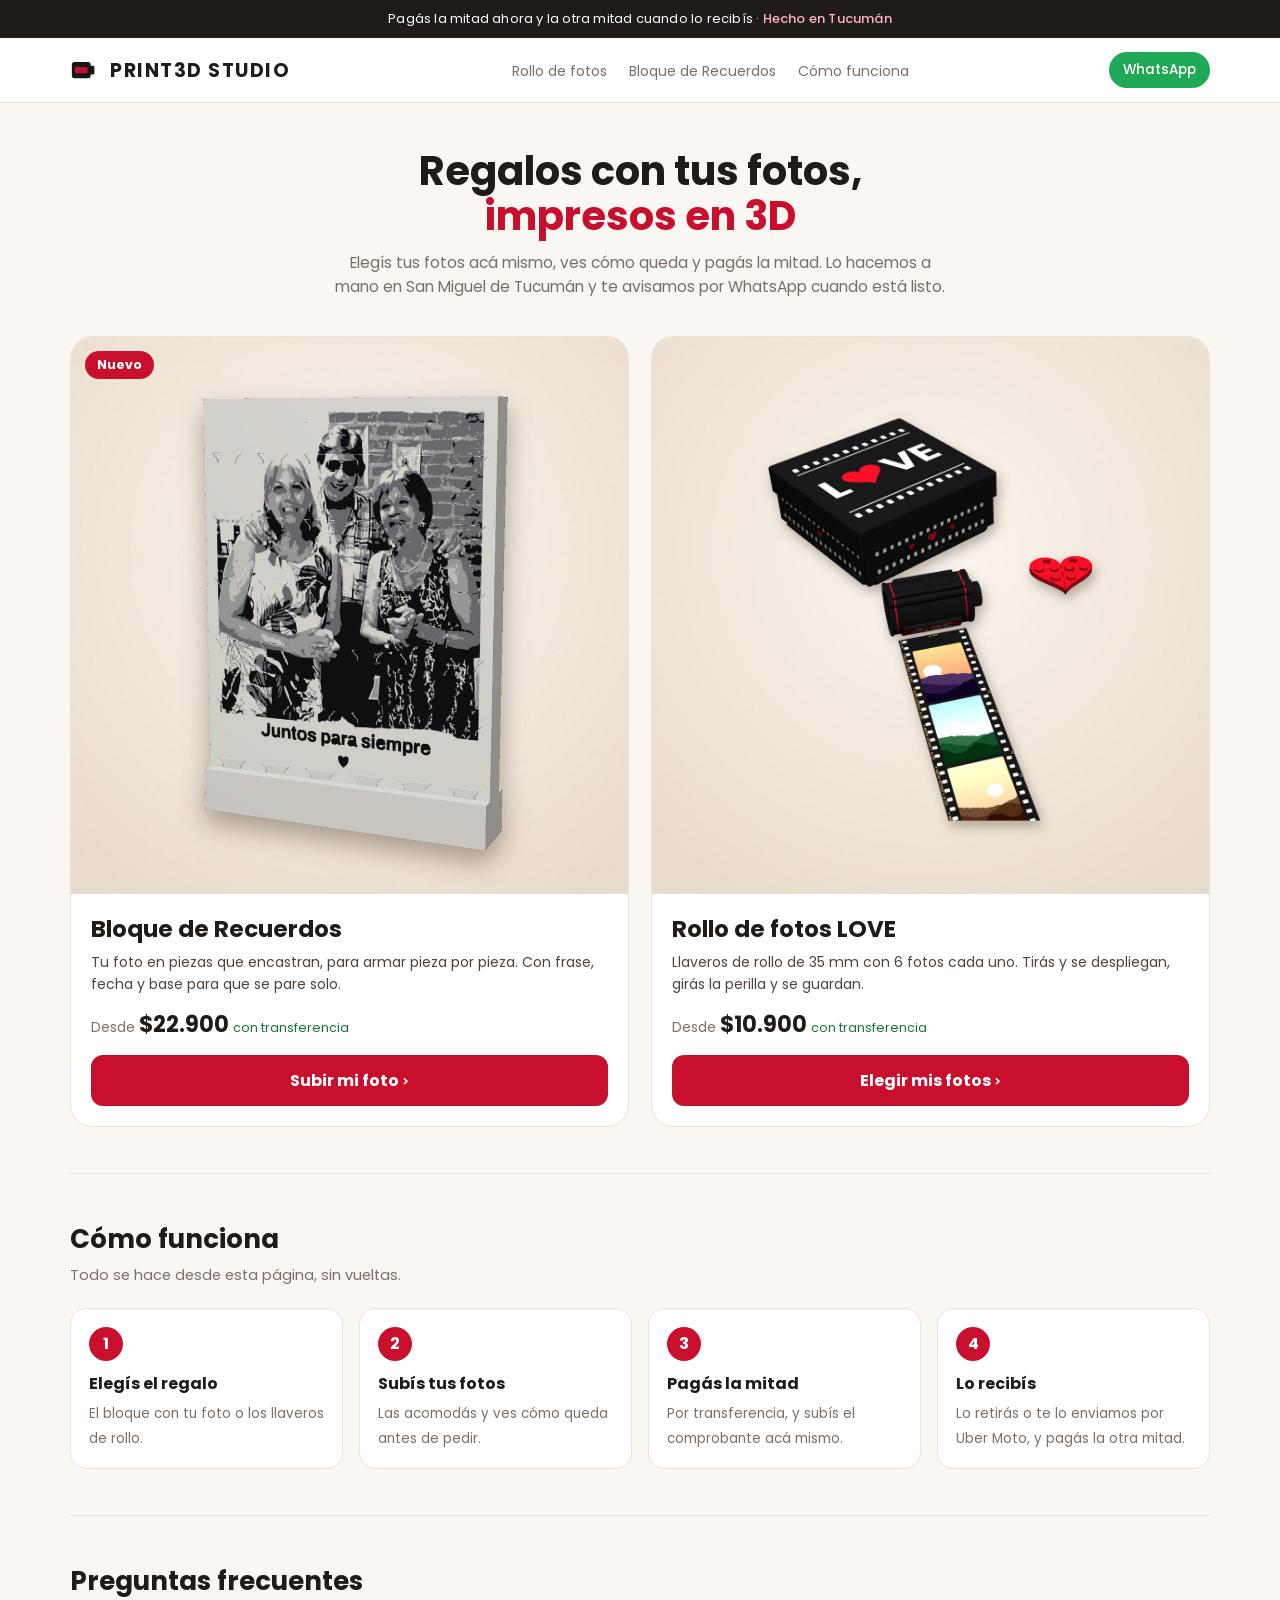
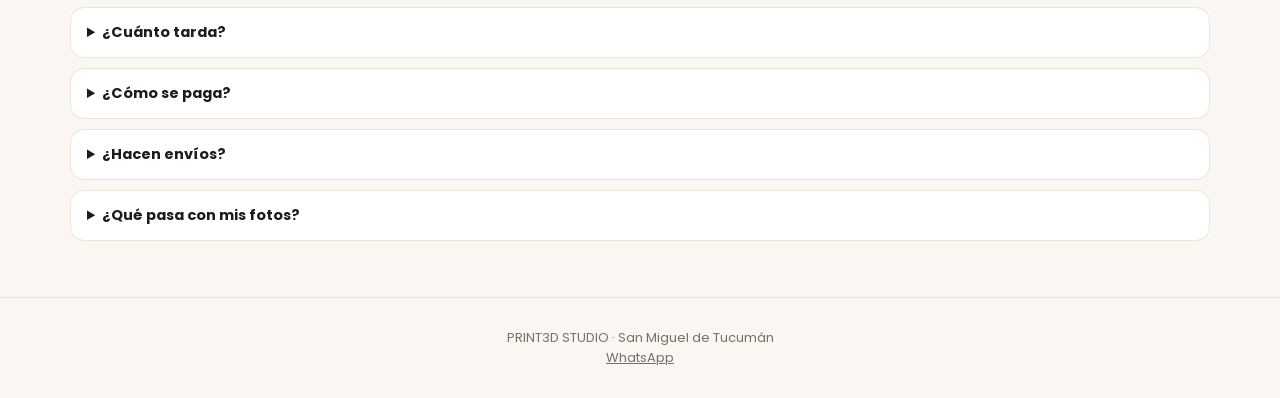
==== index.html @ 93b872d2 "Add files via upload" ====
<!doctype html>
<html lang="es">
<head>
<meta charset="utf-8">
<meta name="viewport" content="width=device-width, initial-scale=1">
<title>PRINT3D STUDIO · Regalos con tus fotos, impresos en 3D</title>
<meta name="description" content="Bloque de Recuerdos y Rollo de fotos LOVE: regalos personalizados con tus fotos, hechos en Tucumán. Pagás la mitad al pedir.">
<meta property="og:title" content="PRINT3D STUDIO · Regalos con tus fotos, impresos en 3D">
<meta property="og:description" content="Bloque de Recuerdos y Rollo de fotos LOVE: regalos personalizados con tus fotos, hechos en Tucumán. Pagás la mitad al pedir.">
<meta property="og:image" content="bloque-1.jpg">
<meta property="og:type" content="website">
<style>
@font-face{font-family:"Poppins";font-weight:700;src:url([data-uri]) format("woff")}
@font-face{font-family:"Poppins";font-weight:500;src:url([data-uri]) format("woff")}
@font-face{font-family:"Poppins";font-weight:400;src:url([data-uri]) format("woff")}
@font-face{font-family:"FilmMono";font-weight:700;src:url([data-uri]) format("woff")}
:root{--bg:#faf6f1;--card:#ffffff;--ink:#1f1b19;--muted:#7a6f66;--line:#ebe2d8;--red:#c8102e;--red-d:#9e0c24;--soft:#f3ebe2}
*{box-sizing:border-box}
html{scroll-behavior:smooth}
body{margin:0;background:var(--bg);color:var(--ink);font-family:"Poppins",system-ui,sans-serif;font-weight:400;-webkit-font-smoothing:antialiased}
a{color:inherit}
.announce{background:var(--ink);color:#fff;text-align:center;font-size:13px;padding:9px 12px;letter-spacing:.2px}
.announce b{color:#ffb3bf;font-weight:500}
header.top{background:#fff;border-bottom:1px solid var(--line);position:sticky;top:0;z-index:15}
header.top .in{max-width:1180px;margin:0 auto;display:flex;align-items:center;justify-content:space-between;padding:14px 20px;gap:16px}
.brand{font-weight:700;font-size:19px;letter-spacing:1.5px;text-decoration:none;display:flex;align-items:center;gap:10px}
.brand svg{width:30px;height:30px}
nav a{font-size:14px;text-decoration:none;margin-left:22px;color:var(--muted)}
nav a:hover{color:var(--ink)}
.wa{display:inline-flex;align-items:center;gap:8px;background:#1fa855;color:#fff;text-decoration:none;font-size:13.5px;font-weight:500;padding:8px 14px;border-radius:30px}
@media(max-width:760px){nav{display:none}}
.wrap{max-width:1180px;margin:0 auto;padding:0 20px}
.crumbs{font-size:12.5px;color:var(--muted);padding:18px 0 6px}
/* producto */
.product{display:grid;grid-template-columns:1.1fr 1fr;gap:40px;padding:10px 0 40px;align-items:start}
@media(max-width:900px){.product{grid-template-columns:1fr;gap:22px}}
.gallery .main{background:var(--soft);border-radius:18px;overflow:hidden;aspect-ratio:1/1;display:flex;align-items:center;justify-content:center}
.gallery .main img{width:100%;height:100%;object-fit:contain}
.thumbs{display:grid;grid-template-columns:repeat(6,1fr);gap:8px;margin-top:10px}
.thumbs img{width:100%;aspect-ratio:1/1;object-fit:cover;border-radius:10px;cursor:pointer;border:2px solid transparent;background:var(--soft)}
.thumbs img.on{border-color:var(--ink)}
.info h1{font-size:32px;line-height:1.15;margin:4px 0 10px;font-weight:700}
.stars{color:var(--muted);font-size:13px;margin-bottom:14px}
.price{display:flex;align-items:baseline;gap:12px;flex-wrap:wrap}
.price .big{font-size:30px;font-weight:700}
.price .old{color:var(--muted);text-decoration:line-through;font-size:16px}
.tbadge{display:inline-block;background:#e9f6ee;color:#13723a;border-radius:8px;padding:4px 10px;font-size:13px;font-weight:500;margin-top:8px}
.sena{background:#fff4f2;border:1px solid #f3cfc8;border-radius:14px;padding:12px 14px;margin:16px 0;font-size:14px;line-height:1.5}
.sena b{color:var(--red)}
.vlabel{font-size:13px;font-weight:500;margin:18px 0 8px}
.variants{display:flex;flex-direction:column;gap:8px}
.var{display:flex;justify-content:space-between;align-items:center;gap:12px;border:1.5px solid var(--line);border-radius:14px;padding:12px 14px;cursor:pointer;background:#fff;text-align:left;font:inherit;color:inherit}
.var.on{border-color:var(--ink);box-shadow:0 0 0 1px var(--ink)}
.var .n{font-weight:600;font-size:14.5px}
.var .d{font-size:12.5px;color:var(--muted);margin-top:2px;line-height:1.4}
.var .p{text-align:right;white-space:nowrap;font-weight:700;font-size:15px}
.var .p small{display:block;font-weight:400;color:#13723a;font-size:12px}
.cta{display:block;width:100%;text-align:center;background:var(--red);color:#fff;border:none;border-radius:14px;padding:16px;font:600 16px "Poppins",sans-serif;margin-top:18px;cursor:pointer;text-decoration:none}
.cta:hover{background:var(--red-d)}
.perks{display:grid;grid-template-columns:1fr 1fr;gap:10px;margin-top:16px}
.perk{display:flex;gap:10px;align-items:flex-start;font-size:13px;color:#4c433d;line-height:1.4}
.perk i{font-style:normal;width:30px;height:30px;border-radius:50%;background:var(--soft);display:flex;align-items:center;justify-content:center;flex:none;font-size:15px}
/* secciones */
section.block{padding:46px 0;border-top:1px solid var(--line);scroll-margin-top:84px}
.live{display:grid;grid-template-columns:minmax(260px,380px) 1fr;gap:34px;align-items:start}
@media(max-width:900px){.live{grid-template-columns:1fr}}
.live video{width:100%;border-radius:20px;display:block;background:#efe5d8;box-shadow:0 18px 40px -24px rgba(60,30,10,.5)}
.inc{list-style:none;margin:0 0 18px;padding:0}
.inc li{display:flex;gap:12px;align-items:flex-start;padding:10px 0;border-top:1px solid var(--line);font-size:15px}
.inc li:first-child{border-top:none}
.inc li i{flex:none;width:30px;height:30px;border-radius:50%;background:#fbe9ec;color:var(--red);display:flex;align-items:center;justify-content:center;font-style:normal;font-weight:700}
.meas{display:grid;grid-template-columns:1fr 1fr;gap:10px}
.meas div{background:#fff;border:1px solid var(--line);border-radius:14px;padding:12px 14px;font-size:13.5px;color:var(--muted)}
.meas b{display:block;color:var(--ink);font-size:16px}

section.block h2{font-size:26px;margin:0 0 6px}
section.block .lead{color:var(--muted);margin:0 0 22px;font-size:14.5px}
.steps4{display:grid;grid-template-columns:repeat(4,1fr);gap:16px}
@media(max-width:900px){.steps4{grid-template-columns:1fr 1fr}}
.s4{background:#fff;border:1px solid var(--line);border-radius:16px;padding:18px}
.s4 .num{width:34px;height:34px;border-radius:50%;background:var(--red);color:#fff;display:flex;align-items:center;justify-content:center;font-weight:700;margin-bottom:10px}
.s4 b{display:block;margin-bottom:4px}
.s4 span{font-size:13.5px;color:var(--muted);line-height:1.45}
/* personalizador */
.perso{display:grid;grid-template-columns:minmax(330px,480px) 1fr;gap:24px;align-items:start}
@media(max-width:900px){.perso{grid-template-columns:1fr}}
.card{background:#fff;border:1px solid var(--line);border-radius:16px;padding:16px 16px 14px;margin-bottom:14px}
.card h3{margin:0 0 4px;font-size:15.5px;display:flex;gap:10px;align-items:center}
.card h3 .n{width:24px;height:24px;border-radius:50%;background:var(--ink);color:#fff;font-size:12.5px;display:inline-flex;align-items:center;justify-content:center}
.card .sub{color:var(--muted);font-size:12.5px;margin:0 0 12px 34px;line-height:1.45}
.rollo{border:1.5px dashed var(--line);border-radius:12px;padding:10px 10px 8px;margin-bottom:10px;transition:border-color .15s,background .15s}
.rollo.over{border-color:var(--red);background:#fff4f2}
.rollo .top{display:flex;align-items:center;justify-content:space-between;margin-bottom:8px;gap:8px}
.rollo .top b{font-size:13.5px}
.rollo .top .cnt{font-size:12px;color:var(--muted)}
.slots{display:flex;gap:7px;flex-wrap:wrap}
.slot{width:52px;height:78px;border-radius:7px;background:#211d1b;position:relative;cursor:pointer;overflow:hidden;flex:none;outline:2px solid transparent;transition:outline-color .12s,transform .12s}
.slot:hover{outline-color:#e9b4a9;transform:translateY(-1px)}
.slot.over{outline-color:var(--red);outline-style:dashed}
.slot canvas{width:100%;height:100%;display:block}
.slot .num{position:absolute;left:4px;top:3px;font:700 10px "FilmMono",monospace;color:#f2a541;text-shadow:0 0 2px #000}
.slot.empty::after{content:"+";position:absolute;inset:0;display:flex;align-items:center;justify-content:center;color:#8d827a;font-size:22px}
.btns{display:flex;gap:8px;flex-wrap:wrap;margin-top:8px}
button,.btn{font:500 13px "Poppins",sans-serif;border-radius:10px;border:1px solid var(--line);background:#fff;color:var(--ink);padding:8px 13px;cursor:pointer}
button:hover,.btn:hover{border-color:#cdbfb1;background:#fffaf5}
button.small{padding:5px 10px;font-size:12px;border-radius:8px}
button.primary{background:var(--red);border-color:var(--red);color:#fff}
button.ghost{background:transparent}
label.row{display:flex;align-items:center;justify-content:space-between;gap:12px;font-size:13px;padding:8px 0;border-top:1px solid #f3ece4}
label.row:first-of-type{border-top:none}
label.row span.t{flex:1}
label.row small{display:block;color:var(--muted);font-size:11.5px;line-height:1.35}
input[type=text],input[type=tel],input[type=email],select,textarea{font:400 14px "Poppins",sans-serif;padding:10px 12px;border:1px solid var(--line);border-radius:10px;background:#fff;color:var(--ink);width:100%}
label.row input[type=text]{width:200px}
label.row select{width:auto}
input[type=checkbox],input[type=radio]{width:18px;height:18px;accent-color:var(--red);flex:none}
.swatches{display:flex;gap:6px}
.sw{width:26px;height:26px;border-radius:50%;border:2px solid #fff;box-shadow:0 0 0 1px var(--line);cursor:pointer}
.sw.sel{box-shadow:0 0 0 2px var(--red)}
.warn{background:#fff3e6;border:1px solid #f3d3ad;color:#7a4a12;border-radius:10px;padding:8px 11px;font-size:12.5px;margin-top:10px;display:none}
.previewWrap{position:sticky;top:80px}
.preview{background:radial-gradient(circle at 50% 20%,#fffdf8 0,#efe5d8 75%);border-radius:18px;border:1px solid var(--line);padding:10px;display:flex;justify-content:center;min-height:420px}
.preview canvas{display:block;max-width:100%;height:auto;cursor:pointer}
.pnote{font-size:12px;color:var(--muted);margin:8px 4px 0}
/* pedido */
.order{display:grid;grid-template-columns:1fr 380px;gap:24px;align-items:start}
@media(max-width:900px){.order{grid-template-columns:1fr}}
.field{margin-bottom:12px}
.field label{display:block;font-size:13px;font-weight:500;margin-bottom:5px}
.field small{color:var(--muted);font-size:12px}
.two{display:grid;grid-template-columns:1fr 1fr;gap:12px}
@media(max-width:600px){.two{grid-template-columns:1fr}}
.pay{display:flex;flex-direction:column;gap:8px;margin:6px 0 12px}
.payopt{display:flex;gap:10px;align-items:flex-start;border:1.5px solid var(--line);border-radius:12px;padding:11px 12px;cursor:pointer;background:#fff}
.payopt.on{border-color:var(--ink)}
.payopt b{display:block;font-size:14px}
.payopt span{font-size:12.5px;color:var(--muted)}
.box{background:#fff;border:1px solid var(--line);border-radius:16px;padding:18px;position:sticky;top:80px}
.sumrow{display:flex;justify-content:space-between;font-size:14px;padding:6px 0}
.sumrow.big{font-size:18px;font-weight:700;border-top:1px solid var(--line);margin-top:6px;padding-top:12px}
.sumrow.hl{color:var(--red);font-weight:700}
.alias{background:var(--soft);border-radius:12px;padding:12px 14px;font-size:14px;margin:10px 0;line-height:1.6}
.alias code{font:600 15px "Poppins",sans-serif;background:#fff;border-radius:8px;padding:2px 8px}
.mpbtn{display:block;text-align:center;background:#009ee3;color:#fff;border-radius:12px;padding:12px;font-weight:600;text-decoration:none;margin:10px 0}
.ok{display:none;background:#eef8f1;border:1px solid #bfe3cb;border-radius:16px;padding:22px;text-align:center}
.ok h3{margin:0 0 6px;font-size:22px}
.err{display:none;background:#fff1f0;border:1px solid #f1c3bd;color:#7c1d14;border-radius:12px;padding:12px 14px;font-size:13.5px;margin-top:12px;line-height:1.5}
.small{font-size:12.5px;color:var(--muted);line-height:1.5}
details{background:#fff;border:1px solid var(--line);border-radius:14px;padding:14px 16px;margin-bottom:10px}
summary{cursor:pointer;font-weight:600;font-size:14.5px}
details p{margin:10px 0 0;color:#4c433d;font-size:14px;line-height:1.55}
footer{border-top:1px solid var(--line);padding:30px 20px;text-align:center;color:var(--muted);font-size:13px}
.modal{position:fixed;inset:0;background:rgba(30,20,15,.55);display:none;align-items:center;justify-content:center;z-index:40;padding:14px}
.modal.on{display:flex}
.modal .mbox{background:#fff;border-radius:18px;padding:18px;max-width:640px;width:100%;display:grid;grid-template-columns:auto 1fr;gap:18px;align-items:start}
@media(max-width:620px){.modal .mbox{grid-template-columns:1fr}}
.modal h3{margin:0 0 6px;font-size:15px}
.edcanvas{border-radius:10px;background:#161616;touch-action:none;cursor:grab;display:block}
.kv{display:flex;flex-direction:column;gap:10px;font-size:13px}
.kv .r{display:flex;align-items:center;gap:10px;justify-content:space-between}
.note{font-size:12px;color:var(--muted);line-height:1.5}
.toast{position:fixed;left:50%;bottom:22px;transform:translateX(-50%);background:var(--ink);color:#fff;padding:10px 16px;border-radius:12px;font-size:13px;opacity:0;transition:opacity .25s;pointer-events:none;z-index:50}
.toast.on{opacity:1}
.hidden{display:none}
.spin{display:inline-block;width:16px;height:16px;border:2px solid rgba(255,255,255,.5);border-top-color:#fff;border-radius:50%;animation:sp 1s linear infinite;vertical-align:-3px;margin-right:8px}
.upbtn{display:flex;align-items:center;gap:10px;border:1.5px dashed #d9cbbd;border-radius:12px;padding:12px 14px;cursor:pointer;background:#fff;font-weight:500}.upbtn:hover{border-color:#c8102e}.upbtn .upic{width:26px;height:26px;border-radius:50%;background:#c8102e;color:#fff;display:inline-flex;align-items:center;justify-content:center;font-weight:700;flex:none}.upbtn.done{border-style:solid;border-color:#2e9e5b;background:#f2fbf5}.upbtn.done .upic{background:#2e9e5b}
@keyframes sp{to{transform:rotate(360deg)}}

.crumbs a{text-decoration:none}
.thumbs.t5{grid-template-columns:repeat(5,1fr)}
.th{position:relative}.th span{position:absolute;left:5px;bottom:9px;background:#1f1b19;color:#fff;font-size:10px;padding:2px 6px;border-radius:6px;pointer-events:none}
.gallery .main{position:relative}
.realtag{position:absolute;left:14px;top:14px;background:#1f1b19;color:#fff;font-size:12.5px;font-weight:500;padding:5px 11px;border-radius:20px}
.sv{display:flex;align-items:center;gap:8px}.sv input[type=range]{width:150px;accent-color:var(--red)}.sv b{font-size:12px;min-width:46px;text-align:right;font-weight:500;color:var(--muted)}
#bpvWrap{position:relative;align-items:flex-start}
#bpv{touch-action:none;cursor:grab;display:block;max-width:100%}#bpv.g{cursor:grabbing}
.preview .empty{position:absolute;left:50%;top:44%;transform:translate(-50%,-50%);display:flex;flex-direction:column;align-items:center;gap:8px;background:rgba(255,255,255,.94);border:1.5px dashed #d9cbbd;border-radius:16px;padding:18px 24px;font:500 14px "Poppins",sans-serif;cursor:pointer;color:var(--ink)}
.preview .empty b{width:42px;height:42px;border-radius:50%;background:var(--red);color:#fff;display:flex;align-items:center;justify-content:center;font-size:26px;font-weight:600}
.preview.over{outline:2px dashed var(--red);outline-offset:-6px}
.xsell .xcard{display:flex;gap:18px;align-items:center;background:#fff;border:1px solid var(--line);border-radius:18px;padding:14px;text-decoration:none;max-width:720px}
.xcard img{width:150px;height:150px;object-fit:cover;border-radius:12px;background:var(--soft);flex:none}
.xcard small{display:block;color:var(--muted);font-size:12px}.xcard b{display:block;font-size:19px;margin:2px 0 4px}.xcard span{display:block;font-size:13.5px;color:#4c433d;line-height:1.45}.xcard em{display:inline-block;margin-top:8px;font-style:normal;color:var(--red);font-weight:600;font-size:14px}
@media(max-width:600px){.xcard img{width:96px;height:96px}}
.hero{text-align:center;padding:46px 0 26px}
.hero h1{font-size:40px;line-height:1.12;margin:0 0 12px}.hero h1 span{color:var(--red)}
.hero p{max-width:620px;margin:0 auto;color:var(--muted);font-size:15.5px;line-height:1.6}
@media(max-width:600px){.hero h1{font-size:30px}}
.prods{display:grid;grid-template-columns:1fr 1fr;gap:22px;padding:10px 0 46px}
@media(max-width:800px){.prods{grid-template-columns:1fr}}
.pc{display:flex;flex-direction:column;background:#fff;border:1px solid var(--line);border-radius:22px;overflow:hidden;text-decoration:none;transition:transform .15s,box-shadow .15s}
.pc:hover{transform:translateY(-3px);box-shadow:0 18px 40px -26px rgba(60,30,10,.55)}
.pimg{position:relative;background:var(--soft);aspect-ratio:1/1}.pimg img{width:100%;height:100%;object-fit:cover;display:block}
.badge{position:absolute;left:14px;top:14px;background:var(--red);color:#fff;font-size:12.5px;font-weight:600;padding:5px 12px;border-radius:20px}
.pbody{padding:18px 20px 20px}.pbody h2{margin:0 0 6px;font-size:23px}.pbody p{margin:0 0 12px;color:#4c433d;font-size:14px;line-height:1.55}
.pp{font-size:14px;color:var(--muted)}.pp b{font-size:22px;color:var(--ink)}.pp small{font-size:12.5px;color:#13723a}
@media(max-width:900px){#foto .previewWrap{order:-1;position:static}}
.go{display:block;margin-top:14px;background:var(--red);color:#fff;text-align:center;border-radius:12px;padding:13px;font-weight:600}
</style>
</head>
<body>
<script src="config.js"></script>
<div class="announce">Pagás la mitad ahora y la otra mitad cuando lo recibís · <b>Hecho en Tucumán</b></div>
<header class="top"><div class="in">
  <a class="brand" href="index.html"><svg viewBox="0 0 48 48" aria-hidden="true"><rect x="3" y="11" width="30" height="26" rx="4" fill="#161616"/><rect x="31" y="17" width="8" height="14" rx="2" fill="#161616"/><rect x="8" y="19" width="20" height="10" rx="2" fill="#c8102e"/></svg><span id="storeName"></span></a>
  <nav><a href="rollo.html">Rollo de fotos</a><a href="bloque.html">Bloque de Recuerdos</a><a href="#como">Cómo funciona</a></nav>
  <a class="wa" id="waTop" href="#" target="_blank" rel="noopener">WhatsApp</a>
</div></header>

<div class="wrap">
<section class="hero">
  <h1>Regalos con tus fotos,<br><span>impresos en 3D</span></h1>
  <p>Elegís tus fotos acá mismo, ves cómo queda y pagás la mitad. Lo hacemos a mano en San Miguel de Tucumán y te avisamos por WhatsApp cuando está listo.</p>
</section>

<section class="prods">
  <a class="pc" href="bloque.html">
    <div class="pimg"><img src="bloque-1.jpg" alt="Bloque de Recuerdos"><span class="badge">Nuevo</span></div>
    <div class="pbody"><h2>Bloque de Recuerdos</h2><p>Tu foto en piezas que encastran, para armar pieza por pieza. Con frase, fecha y base para que se pare solo.</p>
      <div class="pp"><span>Desde</span> <b id="pBloque"></b> <small>con transferencia</small></div><span class="go">Subir mi foto ›</span></div>
  </a>
  <a class="pc" href="rollo.html">
    <div class="pimg"><img src="rollo-1.jpg" alt="Rollo de fotos LOVE"></div>
    <div class="pbody"><h2>Rollo de fotos LOVE</h2><p>Llaveros de rollo de 35 mm con 6 fotos cada uno. Tirás y se despliegan, girás la perilla y se guardan.</p>
      <div class="pp"><span>Desde</span> <b id="pRollo"></b> <small>con transferencia</small></div><span class="go">Elegir mis fotos ›</span></div>
  </a>
</section>

<section class="block" id="como">
  <h2>Cómo funciona</h2>
  <p class="lead">Todo se hace desde esta página, sin vueltas.</p>
  <div class="steps4">
    <div class="s4"><div class="num">1</div><b>Elegís el regalo</b><span>El bloque con tu foto o los llaveros de rollo.</span></div>
    <div class="s4"><div class="num">2</div><b>Subís tus fotos</b><span>Las acomodás y ves cómo queda antes de pedir.</span></div>
    <div class="s4"><div class="num">3</div><b>Pagás la mitad</b><span>Por transferencia, y subís el comprobante acá mismo.</span></div>
    <div class="s4"><div class="num">4</div><b>Lo recibís</b><span id="step4"></span></div>
  </div>
</section>

<section class="block" id="preguntas">
  <h2>Preguntas frecuentes</h2>
  <div id="faq"></div>
</section>
</div>
<footer><span id="footName"></span> · <span id="footCity"></span><br><span id="footLinks"></span></footer>
<script>
(function(){
  const T = window.TIENDA || {}, $ = id => document.getElementById(id);
  const money = n => "$" + Math.round(n).toLocaleString("es-AR");
  const esc = s => String(s).replace(/[&<>"]/g, c => ({"&": "&amp;", "<": "&lt;", ">": "&gt;", '"': "&quot;"}[c]));
  const wa = (T.whatsapp || "").replace(/\D/g, ""), wl = m => wa ? `https://wa.me/${wa}?text=${encodeURIComponent(m)}` : null;
  $("storeName").textContent = T.nombre || ""; $("footName").textContent = T.nombre || ""; $("footCity").textContent = T.ciudad || "";
  if (wl("Hola")) { $("waTop").href = wl("Hola, quería consultar por los regalos con fotos"); $("footLinks").innerHTML = `<a href="${wl("Hola, quería consultar por los regalos con fotos")}" target="_blank" rel="noopener">WhatsApp</a>`; } else $("waTop").style.display = "none";
  if (T.bloque) $("pBloque").textContent = money(T.bloque.transferencia);
  const ps = (T.productos || []).map(p => p.transferencia); if (ps.length) $("pRollo").textContent = money(Math.min(...ps));
  $("step4").textContent = "Lo retirás o te lo enviamos por Uber Moto, y pagás la otra mitad.";
  const FAQ = [
    ["¿Cuánto tarda?", `Está listo en ${T.demora || "pocos días"} desde que se acredita la seña. Te avisamos por WhatsApp.`],
    ["¿Cómo se paga?", "Pagás la mitad al hacer el pedido, por transferencia al alias que aparece en la página. La otra mitad, cuando lo recibís."],
    ["¿Hacen envíos?", (T.entregas || []).join(". ") + "."],
    ["¿Qué pasa con mis fotos?", "Se usan solo para hacer tu pedido. No se publican ni se comparten."],
  ];
  $("faq").innerHTML = FAQ.map(([q, a]) => `<details><summary>${esc(q)}</summary><p>${esc(a)}</p></details>`).join("");
})();
</script>

</body>
</html>
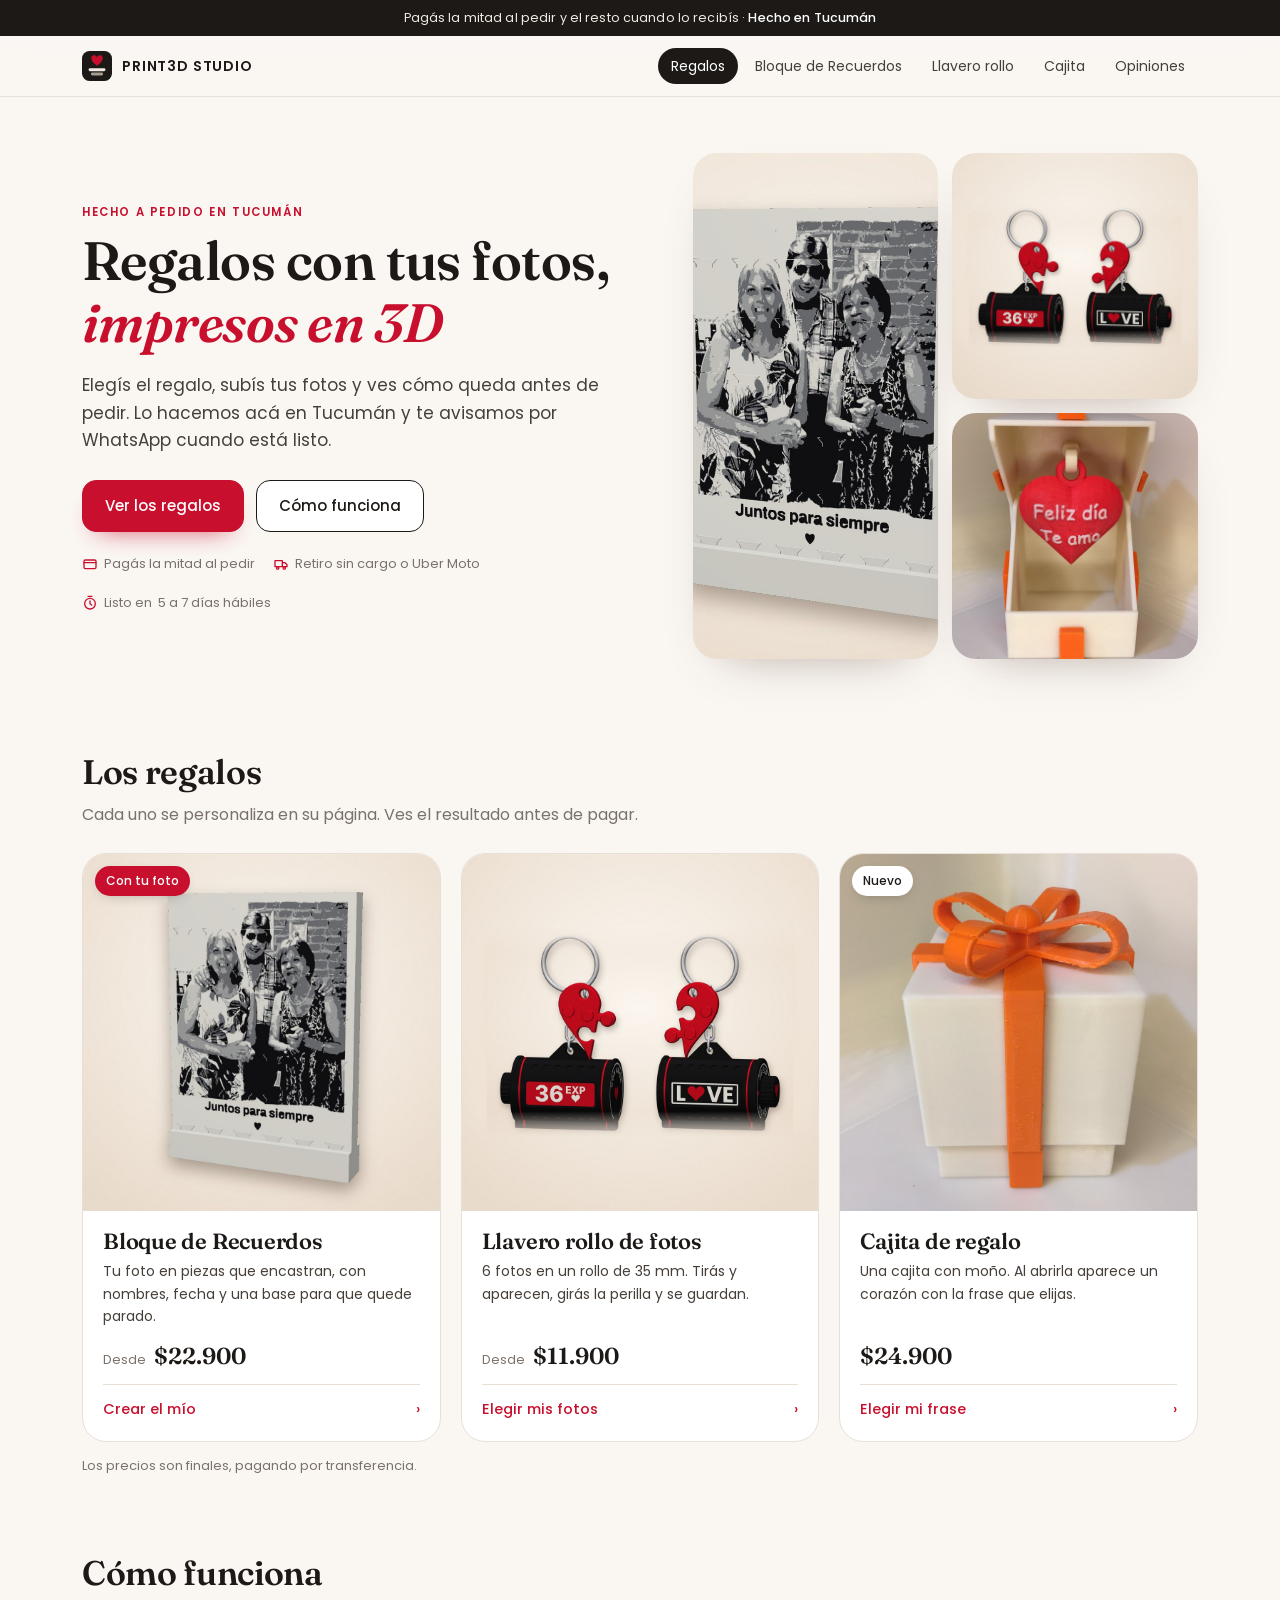
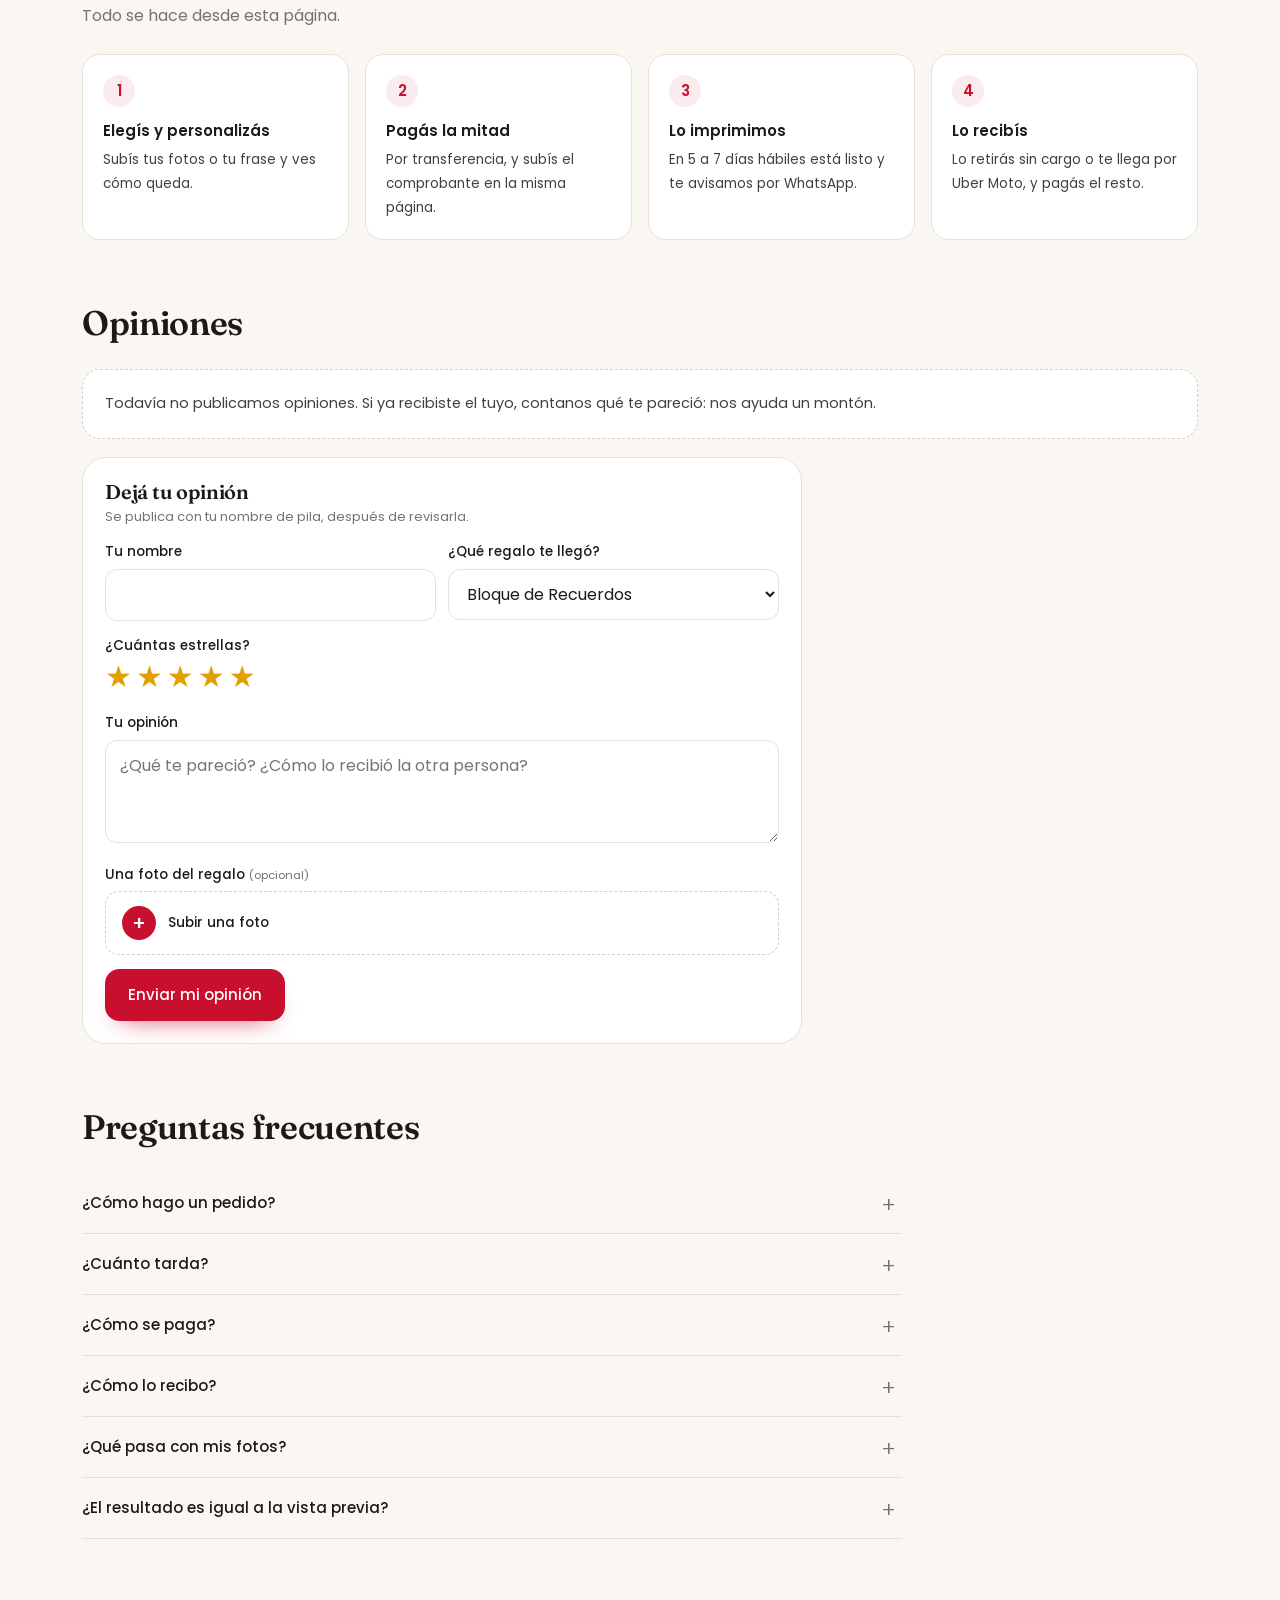
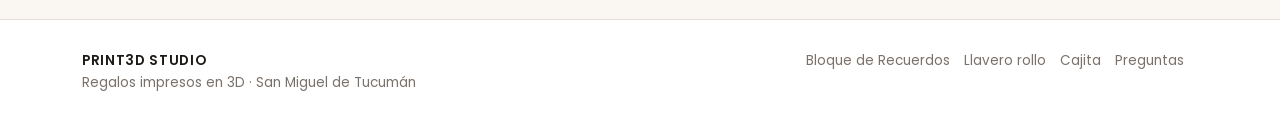
==== commit 269c3006: "Add files via upload" ====
--- a/index.html
+++ b/index.html
@@ -2,266 +2,114 @@
 <html lang="es">
 <head>
 <meta charset="utf-8">
-<meta name="viewport" content="width=device-width, initial-scale=1">
+<meta name="viewport" content="width=device-width, initial-scale=1, viewport-fit=cover">
 <title>PRINT3D STUDIO · Regalos con tus fotos, impresos en 3D</title>
-<meta name="description" content="Bloque de Recuerdos y Rollo de fotos LOVE: regalos personalizados con tus fotos, hechos en Tucumán. Pagás la mitad al pedir.">
+<meta name="description" content="Bloque de Recuerdos, llavero rollo de fotos y cajita de regalo. Los personalizás en la página, ves cómo quedan y pagás la mitad. Hechos en Tucumán.">
 <meta property="og:title" content="PRINT3D STUDIO · Regalos con tus fotos, impresos en 3D">
-<meta property="og:description" content="Bloque de Recuerdos y Rollo de fotos LOVE: regalos personalizados con tus fotos, hechos en Tucumán. Pagás la mitad al pedir.">
+<meta property="og:description" content="Bloque de Recuerdos, llavero rollo de fotos y cajita de regalo. Los personalizás en la página, ves cómo quedan y pagás la mitad. Hechos en Tucumán.">
 <meta property="og:image" content="bloque-1.jpg">
 <meta property="og:type" content="website">
-<style>
-@font-face{font-family:"Poppins";font-weight:700;src:url([data-uri]) format("woff")}
-@font-face{font-family:"Poppins";font-weight:500;src:url([data-uri]) format("woff")}
-@font-face{font-family:"Poppins";font-weight:400;src:url([data-uri]) format("woff")}
-@font-face{font-family:"FilmMono";font-weight:700;src:url([data-uri]) format("woff")}
-:root{--bg:#faf6f1;--card:#ffffff;--ink:#1f1b19;--muted:#7a6f66;--line:#ebe2d8;--red:#c8102e;--red-d:#9e0c24;--soft:#f3ebe2}
-*{box-sizing:border-box}
-html{scroll-behavior:smooth}
-body{margin:0;background:var(--bg);color:var(--ink);font-family:"Poppins",system-ui,sans-serif;font-weight:400;-webkit-font-smoothing:antialiased}
-a{color:inherit}
-.announce{background:var(--ink);color:#fff;text-align:center;font-size:13px;padding:9px 12px;letter-spacing:.2px}
-.announce b{color:#ffb3bf;font-weight:500}
-header.top{background:#fff;border-bottom:1px solid var(--line);position:sticky;top:0;z-index:15}
-header.top .in{max-width:1180px;margin:0 auto;display:flex;align-items:center;justify-content:space-between;padding:14px 20px;gap:16px}
-.brand{font-weight:700;font-size:19px;letter-spacing:1.5px;text-decoration:none;display:flex;align-items:center;gap:10px}
-.brand svg{width:30px;height:30px}
-nav a{font-size:14px;text-decoration:none;margin-left:22px;color:var(--muted)}
-nav a:hover{color:var(--ink)}
-.wa{display:inline-flex;align-items:center;gap:8px;background:#1fa855;color:#fff;text-decoration:none;font-size:13.5px;font-weight:500;padding:8px 14px;border-radius:30px}
-@media(max-width:760px){nav{display:none}}
-.wrap{max-width:1180px;margin:0 auto;padding:0 20px}
-.crumbs{font-size:12.5px;color:var(--muted);padding:18px 0 6px}
-/* producto */
-.product{display:grid;grid-template-columns:1.1fr 1fr;gap:40px;padding:10px 0 40px;align-items:start}
-@media(max-width:900px){.product{grid-template-columns:1fr;gap:22px}}
-.gallery .main{background:var(--soft);border-radius:18px;overflow:hidden;aspect-ratio:1/1;display:flex;align-items:center;justify-content:center}
-.gallery .main img{width:100%;height:100%;object-fit:contain}
-.thumbs{display:grid;grid-template-columns:repeat(6,1fr);gap:8px;margin-top:10px}
-.thumbs img{width:100%;aspect-ratio:1/1;object-fit:cover;border-radius:10px;cursor:pointer;border:2px solid transparent;background:var(--soft)}
-.thumbs img.on{border-color:var(--ink)}
-.info h1{font-size:32px;line-height:1.15;margin:4px 0 10px;font-weight:700}
-.stars{color:var(--muted);font-size:13px;margin-bottom:14px}
-.price{display:flex;align-items:baseline;gap:12px;flex-wrap:wrap}
-.price .big{font-size:30px;font-weight:700}
-.price .old{color:var(--muted);text-decoration:line-through;font-size:16px}
-.tbadge{display:inline-block;background:#e9f6ee;color:#13723a;border-radius:8px;padding:4px 10px;font-size:13px;font-weight:500;margin-top:8px}
-.sena{background:#fff4f2;border:1px solid #f3cfc8;border-radius:14px;padding:12px 14px;margin:16px 0;font-size:14px;line-height:1.5}
-.sena b{color:var(--red)}
-.vlabel{font-size:13px;font-weight:500;margin:18px 0 8px}
-.variants{display:flex;flex-direction:column;gap:8px}
-.var{display:flex;justify-content:space-between;align-items:center;gap:12px;border:1.5px solid var(--line);border-radius:14px;padding:12px 14px;cursor:pointer;background:#fff;text-align:left;font:inherit;color:inherit}
-.var.on{border-color:var(--ink);box-shadow:0 0 0 1px var(--ink)}
-.var .n{font-weight:600;font-size:14.5px}
-.var .d{font-size:12.5px;color:var(--muted);margin-top:2px;line-height:1.4}
-.var .p{text-align:right;white-space:nowrap;font-weight:700;font-size:15px}
-.var .p small{display:block;font-weight:400;color:#13723a;font-size:12px}
-.cta{display:block;width:100%;text-align:center;background:var(--red);color:#fff;border:none;border-radius:14px;padding:16px;font:600 16px "Poppins",sans-serif;margin-top:18px;cursor:pointer;text-decoration:none}
-.cta:hover{background:var(--red-d)}
-.perks{display:grid;grid-template-columns:1fr 1fr;gap:10px;margin-top:16px}
-.perk{display:flex;gap:10px;align-items:flex-start;font-size:13px;color:#4c433d;line-height:1.4}
-.perk i{font-style:normal;width:30px;height:30px;border-radius:50%;background:var(--soft);display:flex;align-items:center;justify-content:center;flex:none;font-size:15px}
-/* secciones */
-section.block{padding:46px 0;border-top:1px solid var(--line);scroll-margin-top:84px}
-.live{display:grid;grid-template-columns:minmax(260px,380px) 1fr;gap:34px;align-items:start}
-@media(max-width:900px){.live{grid-template-columns:1fr}}
-.live video{width:100%;border-radius:20px;display:block;background:#efe5d8;box-shadow:0 18px 40px -24px rgba(60,30,10,.5)}
-.inc{list-style:none;margin:0 0 18px;padding:0}
-.inc li{display:flex;gap:12px;align-items:flex-start;padding:10px 0;border-top:1px solid var(--line);font-size:15px}
-.inc li:first-child{border-top:none}
-.inc li i{flex:none;width:30px;height:30px;border-radius:50%;background:#fbe9ec;color:var(--red);display:flex;align-items:center;justify-content:center;font-style:normal;font-weight:700}
-.meas{display:grid;grid-template-columns:1fr 1fr;gap:10px}
-.meas div{background:#fff;border:1px solid var(--line);border-radius:14px;padding:12px 14px;font-size:13.5px;color:var(--muted)}
-.meas b{display:block;color:var(--ink);font-size:16px}
-
-section.block h2{font-size:26px;margin:0 0 6px}
-section.block .lead{color:var(--muted);margin:0 0 22px;font-size:14.5px}
-.steps4{display:grid;grid-template-columns:repeat(4,1fr);gap:16px}
-@media(max-width:900px){.steps4{grid-template-columns:1fr 1fr}}
-.s4{background:#fff;border:1px solid var(--line);border-radius:16px;padding:18px}
-.s4 .num{width:34px;height:34px;border-radius:50%;background:var(--red);color:#fff;display:flex;align-items:center;justify-content:center;font-weight:700;margin-bottom:10px}
-.s4 b{display:block;margin-bottom:4px}
-.s4 span{font-size:13.5px;color:var(--muted);line-height:1.45}
-/* personalizador */
-.perso{display:grid;grid-template-columns:minmax(330px,480px) 1fr;gap:24px;align-items:start}
-@media(max-width:900px){.perso{grid-template-columns:1fr}}
-.card{background:#fff;border:1px solid var(--line);border-radius:16px;padding:16px 16px 14px;margin-bottom:14px}
-.card h3{margin:0 0 4px;font-size:15.5px;display:flex;gap:10px;align-items:center}
-.card h3 .n{width:24px;height:24px;border-radius:50%;background:var(--ink);color:#fff;font-size:12.5px;display:inline-flex;align-items:center;justify-content:center}
-.card .sub{color:var(--muted);font-size:12.5px;margin:0 0 12px 34px;line-height:1.45}
-.rollo{border:1.5px dashed var(--line);border-radius:12px;padding:10px 10px 8px;margin-bottom:10px;transition:border-color .15s,background .15s}
-.rollo.over{border-color:var(--red);background:#fff4f2}
-.rollo .top{display:flex;align-items:center;justify-content:space-between;margin-bottom:8px;gap:8px}
-.rollo .top b{font-size:13.5px}
-.rollo .top .cnt{font-size:12px;color:var(--muted)}
-.slots{display:flex;gap:7px;flex-wrap:wrap}
-.slot{width:52px;height:78px;border-radius:7px;background:#211d1b;position:relative;cursor:pointer;overflow:hidden;flex:none;outline:2px solid transparent;transition:outline-color .12s,transform .12s}
-.slot:hover{outline-color:#e9b4a9;transform:translateY(-1px)}
-.slot.over{outline-color:var(--red);outline-style:dashed}
-.slot canvas{width:100%;height:100%;display:block}
-.slot .num{position:absolute;left:4px;top:3px;font:700 10px "FilmMono",monospace;color:#f2a541;text-shadow:0 0 2px #000}
-.slot.empty::after{content:"+";position:absolute;inset:0;display:flex;align-items:center;justify-content:center;color:#8d827a;font-size:22px}
-.btns{display:flex;gap:8px;flex-wrap:wrap;margin-top:8px}
-button,.btn{font:500 13px "Poppins",sans-serif;border-radius:10px;border:1px solid var(--line);background:#fff;color:var(--ink);padding:8px 13px;cursor:pointer}
-button:hover,.btn:hover{border-color:#cdbfb1;background:#fffaf5}
-button.small{padding:5px 10px;font-size:12px;border-radius:8px}
-button.primary{background:var(--red);border-color:var(--red);color:#fff}
-button.ghost{background:transparent}
-label.row{display:flex;align-items:center;justify-content:space-between;gap:12px;font-size:13px;padding:8px 0;border-top:1px solid #f3ece4}
-label.row:first-of-type{border-top:none}
-label.row span.t{flex:1}
-label.row small{display:block;color:var(--muted);font-size:11.5px;line-height:1.35}
-input[type=text],input[type=tel],input[type=email],select,textarea{font:400 14px "Poppins",sans-serif;padding:10px 12px;border:1px solid var(--line);border-radius:10px;background:#fff;color:var(--ink);width:100%}
-label.row input[type=text]{width:200px}
-label.row select{width:auto}
-input[type=checkbox],input[type=radio]{width:18px;height:18px;accent-color:var(--red);flex:none}
-.swatches{display:flex;gap:6px}
-.sw{width:26px;height:26px;border-radius:50%;border:2px solid #fff;box-shadow:0 0 0 1px var(--line);cursor:pointer}
-.sw.sel{box-shadow:0 0 0 2px var(--red)}
-.warn{background:#fff3e6;border:1px solid #f3d3ad;color:#7a4a12;border-radius:10px;padding:8px 11px;font-size:12.5px;margin-top:10px;display:none}
-.previewWrap{position:sticky;top:80px}
-.preview{background:radial-gradient(circle at 50% 20%,#fffdf8 0,#efe5d8 75%);border-radius:18px;border:1px solid var(--line);padding:10px;display:flex;justify-content:center;min-height:420px}
-.preview canvas{display:block;max-width:100%;height:auto;cursor:pointer}
-.pnote{font-size:12px;color:var(--muted);margin:8px 4px 0}
-/* pedido */
-.order{display:grid;grid-template-columns:1fr 380px;gap:24px;align-items:start}
-@media(max-width:900px){.order{grid-template-columns:1fr}}
-.field{margin-bottom:12px}
-.field label{display:block;font-size:13px;font-weight:500;margin-bottom:5px}
-.field small{color:var(--muted);font-size:12px}
-.two{display:grid;grid-template-columns:1fr 1fr;gap:12px}
-@media(max-width:600px){.two{grid-template-columns:1fr}}
-.pay{display:flex;flex-direction:column;gap:8px;margin:6px 0 12px}
-.payopt{display:flex;gap:10px;align-items:flex-start;border:1.5px solid var(--line);border-radius:12px;padding:11px 12px;cursor:pointer;background:#fff}
-.payopt.on{border-color:var(--ink)}
-.payopt b{display:block;font-size:14px}
-.payopt span{font-size:12.5px;color:var(--muted)}
-.box{background:#fff;border:1px solid var(--line);border-radius:16px;padding:18px;position:sticky;top:80px}
-.sumrow{display:flex;justify-content:space-between;font-size:14px;padding:6px 0}
-.sumrow.big{font-size:18px;font-weight:700;border-top:1px solid var(--line);margin-top:6px;padding-top:12px}
-.sumrow.hl{color:var(--red);font-weight:700}
-.alias{background:var(--soft);border-radius:12px;padding:12px 14px;font-size:14px;margin:10px 0;line-height:1.6}
-.alias code{font:600 15px "Poppins",sans-serif;background:#fff;border-radius:8px;padding:2px 8px}
-.mpbtn{display:block;text-align:center;background:#009ee3;color:#fff;border-radius:12px;padding:12px;font-weight:600;text-decoration:none;margin:10px 0}
-.ok{display:none;background:#eef8f1;border:1px solid #bfe3cb;border-radius:16px;padding:22px;text-align:center}
-.ok h3{margin:0 0 6px;font-size:22px}
-.err{display:none;background:#fff1f0;border:1px solid #f1c3bd;color:#7c1d14;border-radius:12px;padding:12px 14px;font-size:13.5px;margin-top:12px;line-height:1.5}
-.small{font-size:12.5px;color:var(--muted);line-height:1.5}
-details{background:#fff;border:1px solid var(--line);border-radius:14px;padding:14px 16px;margin-bottom:10px}
-summary{cursor:pointer;font-weight:600;font-size:14.5px}
-details p{margin:10px 0 0;color:#4c433d;font-size:14px;line-height:1.55}
-footer{border-top:1px solid var(--line);padding:30px 20px;text-align:center;color:var(--muted);font-size:13px}
-.modal{position:fixed;inset:0;background:rgba(30,20,15,.55);display:none;align-items:center;justify-content:center;z-index:40;padding:14px}
-.modal.on{display:flex}
-.modal .mbox{background:#fff;border-radius:18px;padding:18px;max-width:640px;width:100%;display:grid;grid-template-columns:auto 1fr;gap:18px;align-items:start}
-@media(max-width:620px){.modal .mbox{grid-template-columns:1fr}}
-.modal h3{margin:0 0 6px;font-size:15px}
-.edcanvas{border-radius:10px;background:#161616;touch-action:none;cursor:grab;display:block}
-.kv{display:flex;flex-direction:column;gap:10px;font-size:13px}
-.kv .r{display:flex;align-items:center;gap:10px;justify-content:space-between}
-.note{font-size:12px;color:var(--muted);line-height:1.5}
-.toast{position:fixed;left:50%;bottom:22px;transform:translateX(-50%);background:var(--ink);color:#fff;padding:10px 16px;border-radius:12px;font-size:13px;opacity:0;transition:opacity .25s;pointer-events:none;z-index:50}
-.toast.on{opacity:1}
-.hidden{display:none}
-.spin{display:inline-block;width:16px;height:16px;border:2px solid rgba(255,255,255,.5);border-top-color:#fff;border-radius:50%;animation:sp 1s linear infinite;vertical-align:-3px;margin-right:8px}
-.upbtn{display:flex;align-items:center;gap:10px;border:1.5px dashed #d9cbbd;border-radius:12px;padding:12px 14px;cursor:pointer;background:#fff;font-weight:500}.upbtn:hover{border-color:#c8102e}.upbtn .upic{width:26px;height:26px;border-radius:50%;background:#c8102e;color:#fff;display:inline-flex;align-items:center;justify-content:center;font-weight:700;flex:none}.upbtn.done{border-style:solid;border-color:#2e9e5b;background:#f2fbf5}.upbtn.done .upic{background:#2e9e5b}
-@keyframes sp{to{transform:rotate(360deg)}}
-
-.crumbs a{text-decoration:none}
-.thumbs.t5{grid-template-columns:repeat(5,1fr)}
-.th{position:relative}.th span{position:absolute;left:5px;bottom:9px;background:#1f1b19;color:#fff;font-size:10px;padding:2px 6px;border-radius:6px;pointer-events:none}
-.gallery .main{position:relative}
-.realtag{position:absolute;left:14px;top:14px;background:#1f1b19;color:#fff;font-size:12.5px;font-weight:500;padding:5px 11px;border-radius:20px}
-.sv{display:flex;align-items:center;gap:8px}.sv input[type=range]{width:150px;accent-color:var(--red)}.sv b{font-size:12px;min-width:46px;text-align:right;font-weight:500;color:var(--muted)}
-#bpvWrap{position:relative;align-items:flex-start}
-#bpv{touch-action:none;cursor:grab;display:block;max-width:100%}#bpv.g{cursor:grabbing}
-.preview .empty{position:absolute;left:50%;top:44%;transform:translate(-50%,-50%);display:flex;flex-direction:column;align-items:center;gap:8px;background:rgba(255,255,255,.94);border:1.5px dashed #d9cbbd;border-radius:16px;padding:18px 24px;font:500 14px "Poppins",sans-serif;cursor:pointer;color:var(--ink)}
-.preview .empty b{width:42px;height:42px;border-radius:50%;background:var(--red);color:#fff;display:flex;align-items:center;justify-content:center;font-size:26px;font-weight:600}
-.preview.over{outline:2px dashed var(--red);outline-offset:-6px}
-.xsell .xcard{display:flex;gap:18px;align-items:center;background:#fff;border:1px solid var(--line);border-radius:18px;padding:14px;text-decoration:none;max-width:720px}
-.xcard img{width:150px;height:150px;object-fit:cover;border-radius:12px;background:var(--soft);flex:none}
-.xcard small{display:block;color:var(--muted);font-size:12px}.xcard b{display:block;font-size:19px;margin:2px 0 4px}.xcard span{display:block;font-size:13.5px;color:#4c433d;line-height:1.45}.xcard em{display:inline-block;margin-top:8px;font-style:normal;color:var(--red);font-weight:600;font-size:14px}
-@media(max-width:600px){.xcard img{width:96px;height:96px}}
-.hero{text-align:center;padding:46px 0 26px}
-.hero h1{font-size:40px;line-height:1.12;margin:0 0 12px}.hero h1 span{color:var(--red)}
-.hero p{max-width:620px;margin:0 auto;color:var(--muted);font-size:15.5px;line-height:1.6}
-@media(max-width:600px){.hero h1{font-size:30px}}
-.prods{display:grid;grid-template-columns:1fr 1fr;gap:22px;padding:10px 0 46px}
-@media(max-width:800px){.prods{grid-template-columns:1fr}}
-.pc{display:flex;flex-direction:column;background:#fff;border:1px solid var(--line);border-radius:22px;overflow:hidden;text-decoration:none;transition:transform .15s,box-shadow .15s}
-.pc:hover{transform:translateY(-3px);box-shadow:0 18px 40px -26px rgba(60,30,10,.55)}
-.pimg{position:relative;background:var(--soft);aspect-ratio:1/1}.pimg img{width:100%;height:100%;object-fit:cover;display:block}
-.badge{position:absolute;left:14px;top:14px;background:var(--red);color:#fff;font-size:12.5px;font-weight:600;padding:5px 12px;border-radius:20px}
-.pbody{padding:18px 20px 20px}.pbody h2{margin:0 0 6px;font-size:23px}.pbody p{margin:0 0 12px;color:#4c433d;font-size:14px;line-height:1.55}
-.pp{font-size:14px;color:var(--muted)}.pp b{font-size:22px;color:var(--ink)}.pp small{font-size:12.5px;color:#13723a}
-@media(max-width:900px){#foto .previewWrap{order:-1;position:static}}
-.go{display:block;margin-top:14px;background:var(--red);color:#fff;text-align:center;border-radius:12px;padding:13px;font-weight:600}
-</style>
+<meta name="theme-color" content="#faf7f3">
+<link rel="icon" href="data:image/svg+xml,<svg viewBox='0 0 32 32' xmlns='http://www.w3.org/2000/svg'><rect width='32' height='32' rx='8' fill='%231d1916'/><rect x='7' y='18.5' width='18' height='3' rx='1.5' fill='%23f3ece4'/><rect x='9.5' y='23' width='13' height='3' rx='1.5' fill='%23a89d92'/><path d='M16 15.6s-6-3.6-6-7.5a3.1 3.1 0 0 1 6-1.5a3.1 3.1 0 0 1 6 1.5c0 3.9-6 7.5-6 7.5z' fill='%23c8102e'/></svg>">
+<link rel="preconnect" href="https://fonts.googleapis.com"><link rel="preconnect" href="https://fonts.gstatic.com" crossorigin>
+<link rel="stylesheet" href="https://fonts.googleapis.com/css2?family=Fraunces:ital,opsz,wght@0,9..144,500;0,9..144,600;1,9..144,500;1,9..144,600&family=Poppins:wght@400;500;600;700&display=swap">
+<link rel="stylesheet" href="estilo.css">
 </head>
 <body>
-<script src="config.js"></script>
-<div class="announce">Pagás la mitad ahora y la otra mitad cuando lo recibís · <b>Hecho en Tucumán</b></div>
+<div class="announce">Pagás la mitad al pedir y el resto cuando lo recibís · <b>Hecho en Tucumán</b></div>
 <header class="top"><div class="in">
-  <a class="brand" href="index.html"><svg viewBox="0 0 48 48" aria-hidden="true"><rect x="3" y="11" width="30" height="26" rx="4" fill="#161616"/><rect x="31" y="17" width="8" height="14" rx="2" fill="#161616"/><rect x="8" y="19" width="20" height="10" rx="2" fill="#c8102e"/></svg><span id="storeName"></span></a>
-  <nav><a href="rollo.html">Rollo de fotos</a><a href="bloque.html">Bloque de Recuerdos</a><a href="#como">Cómo funciona</a></nav>
-  <a class="wa" id="waTop" href="#" target="_blank" rel="noopener">WhatsApp</a>
+  <a class="brand" href="index.html"><svg viewBox="0 0 32 32" aria-hidden="true"><rect width="32" height="32" rx="8" fill="#1d1916"/><rect x="7" y="18.5" width="18" height="3" rx="1.5" fill="#f3ece4"/><rect x="9.5" y="23" width="13" height="3" rx="1.5" fill="#a89d92"/><path d="M16 15.6s-6-3.6-6-7.5a3.1 3.1 0 0 1 6-1.5a3.1 3.1 0 0 1 6 1.5c0 3.9-6 7.5-6 7.5z" fill="#c8102e"/></svg><span data-t="nombre">PRINT3D STUDIO</span></a>
+  <nav><a href="index.html#regalos" class="on">Regalos</a><a href="bloque.html">Bloque de Recuerdos</a><a href="rollo.html">Llavero rollo</a><a href="caja.html">Cajita</a><a href="index.html#opiniones">Opiniones</a></nav>
 </div></header>
-
-<div class="wrap">
+<main class="wrap">
 <section class="hero">
-  <h1>Regalos con tus fotos,<br><span>impresos en 3D</span></h1>
-  <p>Elegís tus fotos acá mismo, ves cómo queda y pagás la mitad. Lo hacemos a mano en San Miguel de Tucumán y te avisamos por WhatsApp cuando está listo.</p>
+  <div>
+    <span class="eyebrow">Hecho a pedido en Tucumán</span>
+    <h1>Regalos con tus fotos, <em>impresos en 3D</em></h1>
+    <p>Elegís el regalo, subís tus fotos y ves cómo queda antes de pedir. Lo hacemos acá en Tucumán y te avisamos por WhatsApp cuando está listo.</p>
+    <div class="ctas"><a class="btn primary" href="#regalos">Ver los regalos</a><a class="btn" href="#como">Cómo funciona</a></div>
+    <div class="trustrow">
+      <span><svg viewBox="0 0 24 24" fill="none" stroke="currentColor" stroke-width="2" stroke-linecap="round" stroke-linejoin="round"><rect x="3" y="6" width="18" height="13" rx="2"/><path d="M3 10h18"/></svg>Pagás la mitad al pedir</span>
+      <span><svg viewBox="0 0 24 24" fill="none" stroke="currentColor" stroke-width="2" stroke-linecap="round" stroke-linejoin="round"><path d="M3 7h11v9H3zM14 10h4l3 3v3h-7"/><circle cx="7" cy="18" r="1.8"/><circle cx="17" cy="18" r="1.8"/></svg>Retiro sin cargo o Uber Moto</span>
+      <span><svg viewBox="0 0 24 24" fill="none" stroke="currentColor" stroke-width="2" stroke-linecap="round"><circle cx="12" cy="13" r="8"/><path d="M12 9v4l2.5 2M9 2h6"/></svg>Listo en<span data-t="demora"></span></span>
+    </div>
+  </div>
+  <div class="pics">
+    <img src="bloque-1.jpg" alt="Bloque de Recuerdos">
+    <img src="rollo-1.jpg" alt="Llaveros rollo de fotos">
+    <img src="caja-2.jpg" alt="Cajita de regalo abierta">
+  </div>
 </section>
 
-<section class="prods">
-  <a class="pc" href="bloque.html">
-    <div class="pimg"><img src="bloque-1.jpg" alt="Bloque de Recuerdos"><span class="badge">Nuevo</span></div>
-    <div class="pbody"><h2>Bloque de Recuerdos</h2><p>Tu foto en piezas que encastran, para armar pieza por pieza. Con frase, fecha y base para que se pare solo.</p>
-      <div class="pp"><span>Desde</span> <b id="pBloque"></b> <small>con transferencia</small></div><span class="go">Subir mi foto ›</span></div>
-  </a>
-  <a class="pc" href="rollo.html">
-    <div class="pimg"><img src="rollo-1.jpg" alt="Rollo de fotos LOVE"></div>
-    <div class="pbody"><h2>Rollo de fotos LOVE</h2><p>Llaveros de rollo de 35 mm con 6 fotos cada uno. Tirás y se despliegan, girás la perilla y se guardan.</p>
-      <div class="pp"><span>Desde</span> <b id="pRollo"></b> <small>con transferencia</small></div><span class="go">Elegir mis fotos ›</span></div>
-  </a>
+<section class="block" id="regalos">
+  <header><h2>Los regalos</h2><p class="lead">Cada uno se personaliza en su página. Ves el resultado antes de pagar.</p></header>
+  <div class="prods">
+    <a class="pc" href="bloque.html">
+      <div class="pimg"><img src="bloque-1.jpg" alt="Bloque de Recuerdos" loading="lazy"><span class="tag red">Con tu foto</span></div>
+      <div class="pb"><h3>Bloque de Recuerdos</h3><p>Tu foto en piezas que encastran, con nombres, fecha y una base para que quede parado.</p>
+        <div class="pr"><span>Desde</span><b id="pBloque"></b></div><span class="go">Crear el mío <span>›</span></span></div>
+    </a>
+    <a class="pc" href="rollo.html">
+      <div class="pimg"><img src="rollo-1.jpg" alt="Llavero rollo de fotos" loading="lazy"></div>
+      <div class="pb"><h3>Llavero rollo de fotos</h3><p>6 fotos en un rollo de 35 mm. Tirás y aparecen, girás la perilla y se guardan.</p>
+        <div class="pr"><span>Desde</span><b id="pRollo"></b></div><span class="go">Elegir mis fotos <span>›</span></span></div>
+    </a>
+    <a class="pc" href="caja.html">
+      <div class="pimg"><img src="caja-1.jpg" alt="Cajita de regalo" loading="lazy"><span class="tag">Nuevo</span></div>
+      <div class="pb"><h3>Cajita de regalo</h3><p>Una cajita con moño. Al abrirla aparece un corazón con la frase que elijas.</p>
+        <div class="pr"><b id="pCaja"></b></div><span class="go">Elegir mi frase <span>›</span></span></div>
+    </a>
+  </div>
+  <p class="small" style="margin-top:14px">Los precios son finales, pagando por transferencia.</p>
 </section>
 
 <section class="block" id="como">
-  <h2>Cómo funciona</h2>
-  <p class="lead">Todo se hace desde esta página, sin vueltas.</p>
-  <div class="steps4">
-    <div class="s4"><div class="num">1</div><b>Elegís el regalo</b><span>El bloque con tu foto o los llaveros de rollo.</span></div>
-    <div class="s4"><div class="num">2</div><b>Subís tus fotos</b><span>Las acomodás y ves cómo queda antes de pedir.</span></div>
-    <div class="s4"><div class="num">3</div><b>Pagás la mitad</b><span>Por transferencia, y subís el comprobante acá mismo.</span></div>
-    <div class="s4"><div class="num">4</div><b>Lo recibís</b><span id="step4"></span></div>
+  <header><h2>Cómo funciona</h2><p class="lead">Todo se hace desde esta página.</p></header>
+  <div class="steps">
+    <div><b>Elegís y personalizás</b><span>Subís tus fotos o tu frase y ves cómo queda.</span></div>
+    <div><b>Pagás la mitad</b><span>Por transferencia, y subís el comprobante en la misma página.</span></div>
+    <div><b>Lo imprimimos</b><span>En <span data-t="demora"></span> está listo y te avisamos por WhatsApp.</span></div>
+    <div><b>Lo recibís</b><span>Lo retirás sin cargo o te llega por Uber Moto, y pagás el resto.</span></div>
   </div>
 </section>
 
+<section class="block" id="opiniones">
+  <header><h2>Opiniones</h2></header>
+  <div id="revList"></div>
+  <div id="revForm"></div>
+</section>
+
 <section class="block" id="preguntas">
-  <h2>Preguntas frecuentes</h2>
-  <div id="faq"></div>
+  <header><h2>Preguntas frecuentes</h2></header>
+  <div class="faq" id="faq"></div>
 </section>
-</div>
-<footer><span id="footName"></span> · <span id="footCity"></span><br><span id="footLinks"></span></footer>
+</main>
+
+<footer class="foot"><div class="in">
+  <div><b data-t="nombre">PRINT3D STUDIO</b><br>Regalos impresos en 3D · <span data-t="ciudad"></span></div>
+  <div><a href="bloque.html">Bloque de Recuerdos</a><a href="rollo.html">Llavero rollo</a><a href="caja.html">Cajita</a><a href="index.html#preguntas">Preguntas</a></div>
+</div></footer>
+<script src="config.js"></script>
+<script src="envio.js"></script>
+<script src="tienda.js"></script>
 <script>
-(function(){
-  const T = window.TIENDA || {}, $ = id => document.getElementById(id);
-  const money = n => "$" + Math.round(n).toLocaleString("es-AR");
-  const esc = s => String(s).replace(/[&<>"]/g, c => ({"&": "&amp;", "<": "&lt;", ">": "&gt;", '"': "&quot;"}[c]));
-  const wa = (T.whatsapp || "").replace(/\D/g, ""), wl = m => wa ? `https://wa.me/${wa}?text=${encodeURIComponent(m)}` : null;
-  $("storeName").textContent = T.nombre || ""; $("footName").textContent = T.nombre || ""; $("footCity").textContent = T.ciudad || "";
-  if (wl("Hola")) { $("waTop").href = wl("Hola, quería consultar por los regalos con fotos"); $("footLinks").innerHTML = `<a href="${wl("Hola, quería consultar por los regalos con fotos")}" target="_blank" rel="noopener">WhatsApp</a>`; } else $("waTop").style.display = "none";
-  if (T.bloque) $("pBloque").textContent = money(T.bloque.transferencia);
-  const ps = (T.productos || []).map(p => p.transferencia); if (ps.length) $("pRollo").textContent = money(Math.min(...ps));
-  $("step4").textContent = "Lo retirás o te lo enviamos por Uber Moto, y pagás la otra mitad.";
-  const FAQ = [
-    ["¿Cuánto tarda?", `Está listo en ${T.demora || "pocos días"} desde que se acredita la seña. Te avisamos por WhatsApp.`],
-    ["¿Cómo se paga?", "Pagás la mitad al hacer el pedido, por transferencia al alias que aparece en la página. La otra mitad, cuando lo recibís."],
-    ["¿Hacen envíos?", (T.entregas || []).join(". ") + "."],
+(function () {
+  const {T, $, money, esc} = window.Tienda;
+  const b = T.bloque || {}, r = (T.rollo || []).map(p => p.precio), c = T.caja || {};
+  if (b.precio) $("pBloque").textContent = money(b.precio);
+  if (r.length) $("pRollo").textContent = money(Math.min(...r));
+  if (c.precio) $("pCaja").textContent = money(c.precio);
+  Tienda.renderOpiniones($("revList"));
+  Tienda.formOpinion($("revForm"));
+  Tienda.faq($("faq"), [
+    ["¿Cómo hago un pedido?", "Entrás al regalo que te guste, lo personalizás en su página y ves cómo queda. Después completás tus datos, pagás la mitad por transferencia y subís el comprobante."],
+    ["¿Cuánto tarda?", `Está listo en ${esc(T.demora || "pocos días")} desde que se acredita la seña. Te avisamos por WhatsApp.`],
+    ["¿Cómo se paga?", "La mitad al hacer el pedido, por transferencia al alias que aparece en la página. La otra mitad, cuando lo recibís."],
+    ["¿Cómo lo recibo?", (T.entregas || []).map(esc).join(". ") + "."],
     ["¿Qué pasa con mis fotos?", "Se usan solo para hacer tu pedido. No se publican ni se comparten."],
-  ];
-  $("faq").innerHTML = FAQ.map(([q, a]) => `<details><summary>${esc(q)}</summary><p>${esc(a)}</p></details>`).join("");
+    ["¿El resultado es igual a la vista previa?", "Es muy parecido. Como es una impresión 3D, los tonos y los bordes pueden variar un poquito respecto de lo que ves en la pantalla."]
+  ]);
 })();
 </script>
-
 </body>
 </html>
--- a/estilo.css
+++ b/estilo.css
@@ -0,0 +1,286 @@
+/* PRINT3D STUDIO · estilos de toda la tienda */
+:root{
+  --bg:#faf7f3; --surface:#fff; --soft:#f4eee7; --soft2:#efe7de;
+  --ink:#1d1916; --ink2:#463f39; --muted:#7a716a; --line:#e8e0d7; --line2:#d9cec3;
+  --accent:#c8102e; --accent2:#a30d25; --accentSoft:#fcebee; --ok:#167a49; --okSoft:#e7f4ec;
+  --r:18px; --r2:24px; --shadow:0 22px 50px -32px rgba(70,35,15,.45);
+  --serif:"Fraunces",Georgia,"Times New Roman",serif; --sans:"Poppins",system-ui,-apple-system,"Segoe UI",sans-serif;
+}
+*{box-sizing:border-box}
+html{-webkit-text-size-adjust:100%;text-size-adjust:100%;scroll-behavior:smooth;scroll-padding-top:84px}
+body{margin:0;background:var(--bg);color:var(--ink);font:400 15px/1.6 var(--sans);-webkit-font-smoothing:antialiased;overflow-x:hidden}
+img,video,canvas{max-width:100%}
+a{color:inherit}
+button,input,select,textarea{font:inherit;color:inherit}
+.hidden{display:none!important}
+.wrap{max-width:1160px;margin:0 auto;padding:0 22px}
+
+/* ------------------------------------------------ barra y encabezado */
+.announce{background:var(--ink);color:#f3ece4;text-align:center;font-size:12.5px;padding:8px 14px;letter-spacing:.01em}
+.announce b{font-weight:500;color:#fff}
+header.top{position:sticky;top:0;z-index:30;background:rgba(250,247,243,.92);backdrop-filter:saturate(1.4) blur(12px);-webkit-backdrop-filter:saturate(1.4) blur(12px);border-bottom:1px solid var(--line)}
+header.top .in{max-width:1160px;margin:0 auto;padding:12px 22px;display:flex;align-items:center;gap:20px}
+.brand{display:flex;align-items:center;gap:10px;text-decoration:none;font-weight:600;letter-spacing:.06em;font-size:14px;white-space:nowrap}
+.brand svg{width:30px;height:30px;flex:none}
+header nav{display:flex;gap:4px;margin-left:auto;overflow-x:auto;scrollbar-width:none}
+header nav::-webkit-scrollbar{display:none}
+header nav a{text-decoration:none;font-size:14px;color:var(--ink2);padding:7px 13px;border-radius:999px;white-space:nowrap;transition:background .15s,color .15s}
+header nav a:hover{background:var(--soft)}
+header nav a.on{background:var(--ink);color:#fff}
+@media(max-width:760px){
+  header.top .in{flex-wrap:wrap;padding:10px 16px 8px;gap:6px}
+  header nav{margin:0 -16px;padding:0 12px 2px;width:calc(100% + 32px)}
+  header nav a{font-size:13.5px;padding:6px 12px;background:var(--surface);border:1px solid var(--line)}
+  header nav a.on{border-color:var(--ink)}
+}
+
+/* ------------------------------------------------ textos */
+h1,h2,h3{font-family:var(--serif);font-weight:600;letter-spacing:-.01em;line-height:1.15;margin:0}
+h1{font-size:44px}
+h2{font-size:34px}
+h3{font-size:21px}
+.lead{color:var(--muted);font-size:16px;max-width:640px;margin:10px 0 0}
+.small{font-size:13px;color:var(--muted)}
+.eyebrow{display:inline-block;font:600 11.5px/1 var(--sans);letter-spacing:.14em;text-transform:uppercase;color:var(--accent);margin-bottom:12px}
+@media(max-width:760px){h1{font-size:33px}h2{font-size:27px}h3{font-size:19px}.lead{font-size:15px}}
+
+/* ------------------------------------------------ botones */
+.btn{display:inline-flex;align-items:center;justify-content:center;gap:8px;border:1.5px solid var(--ink);background:var(--surface);color:var(--ink);border-radius:14px;padding:13px 22px;font-weight:500;font-size:15px;text-decoration:none;cursor:pointer;transition:transform .12s,background .15s,box-shadow .15s}
+.btn:hover{transform:translateY(-1px)}
+.btn.primary{background:var(--accent);border-color:var(--accent);color:#fff;box-shadow:0 12px 26px -16px rgba(200,16,46,.9)}
+.btn.primary:hover{background:var(--accent2);border-color:var(--accent2)}
+.btn.wide{display:flex;width:100%}
+.btn.sm{padding:8px 14px;font-size:13.5px;border-radius:11px;border-width:1px;border-color:var(--line2)}
+.btn:disabled{opacity:.6;cursor:default;transform:none}
+.link{background:none;border:none;padding:0;color:var(--accent);font-weight:500;cursor:pointer;text-decoration:underline;text-underline-offset:3px}
+
+/* ------------------------------------------------ portada */
+.hero{display:grid;grid-template-columns:1.05fr .95fr;gap:52px;align-items:center;padding:56px 0 30px}
+.hero h1{font-size:54px}
+.hero h1 em{font-style:italic;color:var(--accent)}
+.hero p{font-size:17px;color:var(--ink2);max-width:520px;margin:18px 0 26px}
+.hero .ctas{display:flex;gap:12px;flex-wrap:wrap}
+.hero .pics{display:grid;grid-template-columns:1fr 1fr;gap:14px}
+.hero .pics img{width:100%;aspect-ratio:1/1;object-fit:cover;border-radius:var(--r2);display:block;box-shadow:var(--shadow)}
+.hero .pics img:first-child{grid-row:span 2;aspect-ratio:auto;height:100%}
+.trustrow{display:flex;gap:18px;flex-wrap:wrap;margin-top:22px;font-size:13px;color:var(--muted)}
+.trustrow span{display:flex;align-items:center;gap:6px}
+.trustrow svg{width:16px;height:16px;color:var(--accent)}
+@media(max-width:860px){.hero{grid-template-columns:1fr;gap:26px;padding:30px 0 10px}.hero h1{font-size:36px}.hero p{font-size:15.5px}}
+
+.prods{display:grid;grid-template-columns:repeat(3,1fr);gap:20px}
+.pc{display:flex;flex-direction:column;background:var(--surface);border:1px solid var(--line);border-radius:var(--r2);overflow:hidden;text-decoration:none;transition:transform .18s,box-shadow .18s}
+.pc:hover{transform:translateY(-3px);box-shadow:var(--shadow)}
+.pc .pimg{position:relative;aspect-ratio:1/1;background:var(--soft)}
+.pc .pimg img{width:100%;height:100%;object-fit:cover;display:block}
+.tag{position:absolute;left:12px;top:12px;background:var(--surface);color:var(--ink);font-size:12px;font-weight:500;padding:5px 11px;border-radius:999px;box-shadow:0 4px 14px -6px rgba(0,0,0,.3)}
+.tag.red{background:var(--accent);color:#fff}
+.pc .pb{padding:18px 20px 20px;display:flex;flex-direction:column;flex:1}
+.pc h3{font-size:22px;margin-bottom:6px}
+.pc p{margin:0 0 14px;color:var(--ink2);font-size:14px;flex:1}
+.pc .pr{display:flex;align-items:baseline;gap:8px;flex-wrap:wrap}
+.pc .pr b{font:600 23px var(--serif)}
+.pc .pr span{font-size:12.5px;color:var(--muted)}
+.pc .go{margin-top:14px;display:flex;align-items:center;justify-content:space-between;border-top:1px solid var(--line);padding-top:13px;font-weight:500;color:var(--accent);font-size:14.5px}
+@media(max-width:900px){.prods{grid-template-columns:1fr 1fr}}
+@media(max-width:600px){.prods{grid-template-columns:1fr;gap:16px}}
+
+/* ------------------------------------------------ secciones */
+.block{padding:64px 0 0}
+.block>header{margin-bottom:26px}
+@media(max-width:760px){.block{padding:48px 0 0}}
+.steps{display:grid;grid-template-columns:repeat(4,1fr);gap:16px;counter-reset:st}
+.steps>div{background:var(--surface);border:1px solid var(--line);border-radius:var(--r);padding:20px}
+.steps>div::before{counter-increment:st;content:counter(st);display:flex;align-items:center;justify-content:center;width:32px;height:32px;border-radius:50%;background:var(--accentSoft);color:var(--accent);font-weight:600;margin-bottom:12px}
+.steps b{display:block;font-weight:600;margin-bottom:4px}
+.steps span{font-size:13.5px;color:var(--ink2)}
+@media(max-width:900px){.steps{grid-template-columns:1fr 1fr}}
+@media(max-width:420px){.steps{gap:10px}.steps>div{padding:14px}.steps span{font-size:12.5px}}
+
+/* ------------------------------------------------ pagina de producto */
+.crumbs{font-size:13px;color:var(--muted);padding:18px 0 0}
+.crumbs a{text-decoration:none}
+.product{display:grid;grid-template-columns:1.1fr .9fr;gap:48px;padding:18px 0 0;align-items:start}
+@media(max-width:900px){.product{grid-template-columns:1fr;gap:24px}}
+.gallery .main{position:relative;border-radius:var(--r2);overflow:hidden;background:var(--soft);aspect-ratio:1/1}
+.gallery .main img,.gallery .main video{width:100%;height:100%;object-fit:cover;display:block}
+.gallery .main .tag{pointer-events:none}
+.thumbs{display:grid;grid-template-columns:repeat(6,1fr);gap:10px;margin-top:10px}
+.thumbs button{padding:0;border:2px solid transparent;border-radius:12px;overflow:hidden;background:var(--soft);cursor:pointer;aspect-ratio:1/1;position:relative}
+.thumbs button.on{border-color:var(--ink)}
+.thumbs img{width:100%;height:100%;object-fit:cover;display:block}
+.thumbs .play{position:absolute;inset:0;display:flex;align-items:center;justify-content:center;background:rgba(0,0,0,.25);color:#fff}
+.thumbs .play svg{width:22px;height:22px}
+.pinfo h1{font-size:42px}
+.pinfo .sub{font-size:16px;color:var(--ink2);margin:12px 0 20px}
+.price{display:flex;align-items:baseline;gap:12px;flex-wrap:wrap}
+.price b{font:600 38px var(--serif);letter-spacing:-.01em}
+.price span{color:var(--muted);font-size:14px}
+.sena{margin:12px 0 20px;background:var(--okSoft);color:#0f5132;border-radius:12px;padding:11px 14px;font-size:14px}
+.sena b{font-weight:600}
+.checks{list-style:none;margin:0 0 24px;padding:0;display:grid;gap:10px}
+.checks li{display:flex;gap:11px;align-items:flex-start;font-size:14.5px;color:var(--ink2)}
+.checks li::before{content:"";flex:none;width:20px;height:20px;margin-top:1px;border-radius:50%;background:var(--accentSoft) url("data:image/svg+xml,%3Csvg xmlns='http://www.w3.org/2000/svg' viewBox='0 0 20 20'%3E%3Cpath d='M6 10.5l2.6 2.6L14 7.6' fill='none' stroke='%23c8102e' stroke-width='2' stroke-linecap='round' stroke-linejoin='round'/%3E%3C/svg%3E") center/20px no-repeat}
+.meta{display:flex;gap:16px;flex-wrap:wrap;margin-top:16px;font-size:13px;color:var(--muted)}
+.meta span{display:flex;align-items:center;gap:6px}
+.meta svg{width:16px;height:16px}
+@media(max-width:760px){.pinfo h1{font-size:32px}.price b{font-size:32px}.thumbs{gap:7px}}
+
+/* opciones (cantidad, producto) */
+.opts{display:grid;gap:10px}
+.opt{display:flex;align-items:center;gap:14px;text-align:left;width:100%;background:var(--surface);border:1.5px solid var(--line);border-radius:16px;padding:14px 16px;cursor:pointer;transition:border-color .15s,background .15s}
+.opt:hover{border-color:var(--line2)}
+.opt.on{border-color:var(--ink);background:#fffdfb;box-shadow:0 0 0 3px rgba(29,25,22,.06)}
+.opt .dot{flex:none;width:20px;height:20px;border-radius:50%;border:2px solid var(--line2);position:relative}
+.opt.on .dot{border-color:var(--ink)}
+.opt.on .dot::after{content:"";position:absolute;inset:3px;border-radius:50%;background:var(--ink)}
+.opt .tx{flex:1;min-width:0}
+.opt .tx b{display:block;font-weight:600;font-size:15px}
+.opt .tx span{display:block;font-size:13px;color:var(--muted);line-height:1.45}
+.opt .pp{font:600 18px var(--serif);white-space:nowrap}
+.opt .tx .bdg{display:inline-block;margin-left:6px;font:500 11px var(--sans);background:var(--accentSoft);color:var(--accent);padding:2px 8px;border-radius:999px;vertical-align:2px}
+
+/* ------------------------------------------------ estudio (personalizar) */
+.studio{display:grid;grid-template-columns:minmax(0,1.05fr) minmax(0,.95fr);gap:36px;align-items:start}
+.stage{position:sticky;top:88px}
+@media(max-width:900px){.studio{grid-template-columns:1fr;gap:18px}.stage{position:static}}
+.canvasBox{position:relative;background:radial-gradient(120% 90% at 50% 0%,#fffdfa 0%,#f1e9df 100%);border:1px solid var(--line);border-radius:var(--r2);display:flex;align-items:center;justify-content:center;padding:18px;min-height:340px;overflow:hidden}
+.canvasBox canvas{display:block;touch-action:none;cursor:grab}
+.canvasBox canvas.g{cursor:grabbing}
+.canvasBox.over{outline:2px dashed var(--accent);outline-offset:-8px}
+.emptyCta{position:absolute;left:50%;top:46%;transform:translate(-50%,-50%);display:flex;flex-direction:column;align-items:center;gap:10px;background:rgba(255,255,255,.95);border:1.5px dashed var(--line2);border-radius:18px;padding:22px 28px;font-weight:500;cursor:pointer;box-shadow:var(--shadow);text-align:center}
+.emptyCta i{width:46px;height:46px;border-radius:50%;background:var(--accent);color:#fff;display:flex;align-items:center;justify-content:center;font-style:normal;font-size:26px}
+.emptyCta small{font-weight:400;color:var(--muted);font-size:12.5px}
+.stageBar{display:flex;justify-content:space-between;align-items:center;gap:10px;margin-top:10px;flex-wrap:wrap}
+.note{display:flex;gap:10px;align-items:flex-start;background:var(--soft);border-radius:14px;padding:12px 14px;font-size:13px;color:var(--ink2);margin-top:12px}
+.note svg{flex:none;width:18px;height:18px;margin-top:1px;color:var(--muted)}
+.card{background:var(--surface);border:1px solid var(--line);border-radius:var(--r2);padding:22px;margin-bottom:16px}
+.card>h3{display:flex;align-items:center;gap:12px;font-size:20px;margin-bottom:4px}
+.card>h3 .n{flex:none;width:30px;height:30px;border-radius:50%;background:var(--ink);color:#fff;font:600 14px var(--sans);display:flex;align-items:center;justify-content:center}
+.card>p.sub{margin:2px 0 16px 42px;font-size:13.5px;color:var(--muted)}
+@media(max-width:520px){.card{padding:18px 16px}.card>p.sub{margin-left:0}}
+.ctl{margin-top:16px}
+.ctl>label,.ctl>.lbl{display:flex;justify-content:space-between;align-items:baseline;font-size:13.5px;font-weight:500;margin-bottom:8px}
+.ctl>label small,.ctl>.lbl small{font-weight:400;color:var(--muted)}
+.chips{display:flex;flex-wrap:wrap;gap:8px}
+.chip{display:inline-flex;align-items:center;gap:8px;border:1.5px solid var(--line);background:var(--surface);border-radius:999px;padding:8px 14px;font-size:13.5px;cursor:pointer;transition:all .15s;line-height:1.2}
+.chip:hover{border-color:var(--line2)}
+.chip.on{border-color:var(--ink);background:var(--ink);color:#fff}
+.chip .fmt{display:inline-block;border:1.5px solid currentColor;border-radius:2px;opacity:.85}
+.chip .sw{width:16px;height:16px;border-radius:50%;box-shadow:inset 0 0 0 1px rgba(0,0,0,.15)}
+.chip.font{font-size:17px;padding:6px 16px}
+.chip small{opacity:.7;font-size:11.5px}
+.range{display:flex;align-items:center;gap:12px}
+.range input{flex:1;accent-color:var(--accent);height:28px}
+.range output{min-width:46px;text-align:right;font-size:12.5px;color:var(--muted);font-variant-numeric:tabular-nums}
+.toggle{display:flex;align-items:center;justify-content:space-between;gap:12px;padding:12px 0 0;cursor:pointer;font-size:14px}
+.toggle input{appearance:none;-webkit-appearance:none;width:44px;height:26px;border-radius:999px;background:var(--line2);position:relative;cursor:pointer;flex:none;transition:background .15s;margin:0}
+.toggle input::after{content:"";position:absolute;left:3px;top:3px;width:20px;height:20px;border-radius:50%;background:#fff;box-shadow:0 1px 3px rgba(0,0,0,.25);transition:left .15s}
+.toggle input:checked{background:var(--ink)}
+.toggle input:checked::after{left:21px}
+.toggle span small{display:block;color:var(--muted);font-size:12.5px}
+
+/* ------------------------------------------------ formularios */
+.field{margin-bottom:14px}
+.field label{display:block;font-size:13.5px;font-weight:500;margin-bottom:6px}
+.field label small{font-weight:400;color:var(--muted)}
+.field input,.field select,.field textarea{width:100%;font-size:16px;background:var(--surface);border:1.5px solid var(--line);border-radius:12px;padding:12px 14px;outline:none;transition:border-color .15s,box-shadow .15s}
+.field input:focus,.field select:focus,.field textarea:focus{border-color:var(--ink);box-shadow:0 0 0 3px rgba(29,25,22,.07)}
+.field .hint{font-size:12.5px;color:var(--muted);margin-top:5px}
+.two{display:grid;grid-template-columns:1fr 1fr;gap:12px}
+@media(max-width:520px){.two{grid-template-columns:1fr;gap:0}}
+.upbtn,.field label.upbtn{display:flex;align-items:center;gap:12px;border:1.5px dashed var(--line2);background:var(--surface);border-radius:14px;padding:14px 16px;cursor:pointer;font-weight:500;transition:border-color .15s,background .15s}
+.upbtn:hover{border-color:var(--ink)}
+.upbtn i{flex:none;width:34px;height:34px;border-radius:50%;background:var(--accent);color:#fff;display:flex;align-items:center;justify-content:center;font-style:normal;font-size:20px}
+.upbtn.done{border-style:solid;border-color:var(--ok);background:var(--okSoft)}
+.upbtn.done i{background:var(--ok)}
+.upbtn.big,.field label.upbtn.big{padding:18px;font-size:16px;justify-content:center}
+.check{display:flex;gap:10px;align-items:flex-start;font-size:13.5px;color:var(--ink2);margin:14px 0;cursor:pointer}
+.check input{width:20px;height:20px;accent-color:var(--ink);flex:none;margin:1px 0 0}
+
+/* ------------------------------------------------ pedido */
+.order{display:grid;grid-template-columns:minmax(0,1.15fr) minmax(0,.85fr);gap:32px;align-items:start}
+.summary{position:sticky;top:88px;background:var(--surface);border:1px solid var(--line);border-radius:var(--r2);padding:22px}
+.summary h3{font-size:19px;margin-bottom:12px}
+.srow{display:flex;justify-content:space-between;gap:12px;padding:8px 0;border-bottom:1px dashed var(--line);font-size:14px}
+.srow span:first-child{color:var(--muted)}
+.srow span:last-child{text-align:right}
+.srow.hl{color:#0f5132}.srow.hl span:first-child{color:#0f5132;font-weight:500}.srow.hl span:last-child{font-weight:600}
+.srow.tot{border:none;font-size:16px;padding-top:12px}.srow.tot span:last-child{font:600 22px var(--serif)}
+.thumbSum{max-width:100%;max-height:300px;border-radius:14px;background:var(--soft);display:block;margin:0 auto 12px}
+@media(max-width:900px){.order{grid-template-columns:1fr}.summary{position:static;order:-1}}
+.paybox{background:var(--soft);border-radius:16px;padding:16px;margin:4px 0 14px}
+.paybox .amt{font:600 26px var(--serif);display:block;margin:2px 0 8px}
+.alias{display:flex;align-items:center;gap:10px;background:var(--surface);border:1.5px solid var(--line);border-radius:12px;padding:10px 12px;margin:8px 0}
+.alias code{flex:1;font:600 16px ui-monospace,Menlo,Consolas,monospace;letter-spacing:.02em;word-break:break-all}
+.err{display:none;background:var(--accentSoft);color:var(--accent2);border-radius:14px;padding:14px 16px;margin-top:12px;font-size:14px}
+.ok{display:none;background:var(--okSoft);border:1px solid #b9dcc8;border-radius:var(--r2);padding:24px;margin-top:16px}
+.ok h3{color:#0f5132;margin-bottom:8px}
+.ok p{margin:8px 0}
+.spin{display:inline-block;width:16px;height:16px;border:2.5px solid rgba(255,255,255,.4);border-top-color:#fff;border-radius:50%;animation:sp 0.8s linear infinite;vertical-align:-3px;margin-right:8px}
+@keyframes sp{to{transform:rotate(360deg)}}
+
+/* ------------------------------------------------ video, medidas */
+.duo{display:grid;grid-template-columns:1fr 1fr;gap:36px;align-items:center}
+@media(max-width:860px){.duo{grid-template-columns:1fr;gap:20px}}
+.duo .vid{max-width:400px;width:100%;justify-self:center}
+.vid{border-radius:var(--r2);overflow:hidden;background:#000;box-shadow:var(--shadow)}
+.vid video{display:block;width:100%;height:auto}
+.specs{display:grid;grid-template-columns:1fr 1fr;gap:10px;margin-top:16px}
+.specs div{background:var(--surface);border:1px solid var(--line);border-radius:14px;padding:12px 14px;font-size:13px;color:var(--muted)}
+.specs b{display:block;color:var(--ink);font-size:15px;font-weight:600}
+.inc{list-style:none;padding:0;margin:14px 0 0;display:grid;gap:12px}
+.inc li{display:flex;gap:12px;font-size:14.5px;color:var(--ink2)}
+.inc li i{flex:none;font-style:normal;width:26px;height:26px;border-radius:50%;background:var(--ink);color:#fff;font-size:12.5px;font-weight:600;display:flex;align-items:center;justify-content:center}
+
+/* ------------------------------------------------ opiniones */
+.revs{display:grid;grid-template-columns:repeat(3,1fr);gap:16px}
+@media(max-width:900px){.revs{grid-template-columns:1fr}}
+.rev{background:var(--surface);border:1px solid var(--line);border-radius:var(--r);padding:18px}
+.rev .st{color:#e0a100;letter-spacing:2px;font-size:15px}
+.rev p{margin:8px 0 10px;font-size:14.5px;color:var(--ink2)}
+.rev .who{font-size:13px;color:var(--muted)}
+.rev img{width:100%;border-radius:12px;margin-top:6px;aspect-ratio:4/3;object-fit:cover}
+.revEmpty{background:var(--surface);border:1px dashed var(--line2);border-radius:var(--r);padding:22px;color:var(--ink2);font-size:14.5px}
+.revForm{background:var(--surface);border:1px solid var(--line);border-radius:var(--r2);padding:22px;margin-top:18px;max-width:720px}
+.stars{display:flex;gap:4px;flex-direction:row-reverse;justify-content:flex-end}
+.stars input{display:none}
+.stars label{font-size:30px;color:var(--line2);cursor:pointer;line-height:1;transition:color .1s}
+.stars input:checked~label,.stars label:hover,.stars label:hover~label{color:#e0a100}
+
+/* ------------------------------------------------ preguntas */
+.faq{max-width:820px}
+.faq details{border-bottom:1px solid var(--line);padding:4px 0}
+.faq summary{list-style:none;cursor:pointer;padding:14px 34px 14px 0;font-weight:500;position:relative}
+.faq summary::-webkit-details-marker{display:none}
+.faq summary::after{content:"+";position:absolute;right:6px;top:10px;font-size:22px;font-weight:300;color:var(--muted);transition:transform .2s}
+.faq details[open] summary::after{transform:rotate(45deg)}
+.faq details p{margin:0 0 16px;color:var(--ink2);font-size:14.5px}
+
+/* ------------------------------------------------ cruzado y pie */
+.xsell{display:grid;grid-template-columns:1fr 1fr;gap:16px}
+@media(max-width:760px){.xsell{grid-template-columns:1fr}}
+.xc{display:flex;gap:16px;align-items:center;background:var(--surface);border:1px solid var(--line);border-radius:var(--r2);padding:12px;text-decoration:none;transition:box-shadow .15s}
+.xc:hover{box-shadow:var(--shadow)}
+.xc img{width:96px;height:96px;object-fit:cover;border-radius:14px;flex:none}
+.xc b{display:block;font:600 18px var(--serif)}
+.xc span{display:block;font-size:13px;color:var(--muted)}
+.xc em{font-style:normal;color:var(--accent);font-weight:500;font-size:13.5px}
+footer.foot{margin-top:80px;border-top:1px solid var(--line);background:var(--surface)}
+footer.foot .in{max-width:1160px;margin:0 auto;padding:30px 22px 40px;display:flex;justify-content:space-between;gap:24px;flex-wrap:wrap;font-size:13.5px;color:var(--muted)}
+footer.foot b{color:var(--ink);font-weight:600;letter-spacing:.05em}
+footer.foot a{text-decoration:none;margin-right:14px}
+.credit{font-size:12px;color:var(--muted);margin-top:10px}
+
+.toast{position:fixed;left:50%;bottom:22px;transform:translate(-50%,30px);opacity:0;background:var(--ink);color:#fff;padding:12px 18px;border-radius:14px;font-size:14px;z-index:60;transition:all .25s;max-width:calc(100% - 32px);text-align:center;pointer-events:none}
+.toast.on{opacity:1;transform:translate(-50%,0)}
+.stickybuy{display:none}
+@media(max-width:900px){
+  .stickybuy{display:flex;position:fixed;left:0;right:0;bottom:0;z-index:40;background:rgba(255,255,255,.96);backdrop-filter:blur(10px);-webkit-backdrop-filter:blur(10px);border-top:1px solid var(--line);padding:10px 16px calc(10px + env(safe-area-inset-bottom));align-items:center;gap:12px;transform:translateY(110%);transition:transform .25s}
+  .stickybuy.on{transform:none}
+  .stickybuy div{flex:1;line-height:1.25}
+  .stickybuy b{font:600 19px var(--serif);display:block}
+  .stickybuy span{font-size:12px;color:var(--muted)}
+  .stickybuy .btn{padding:11px 18px}
+}
+@media(max-width:520px){.wrap{padding:0 16px}}
